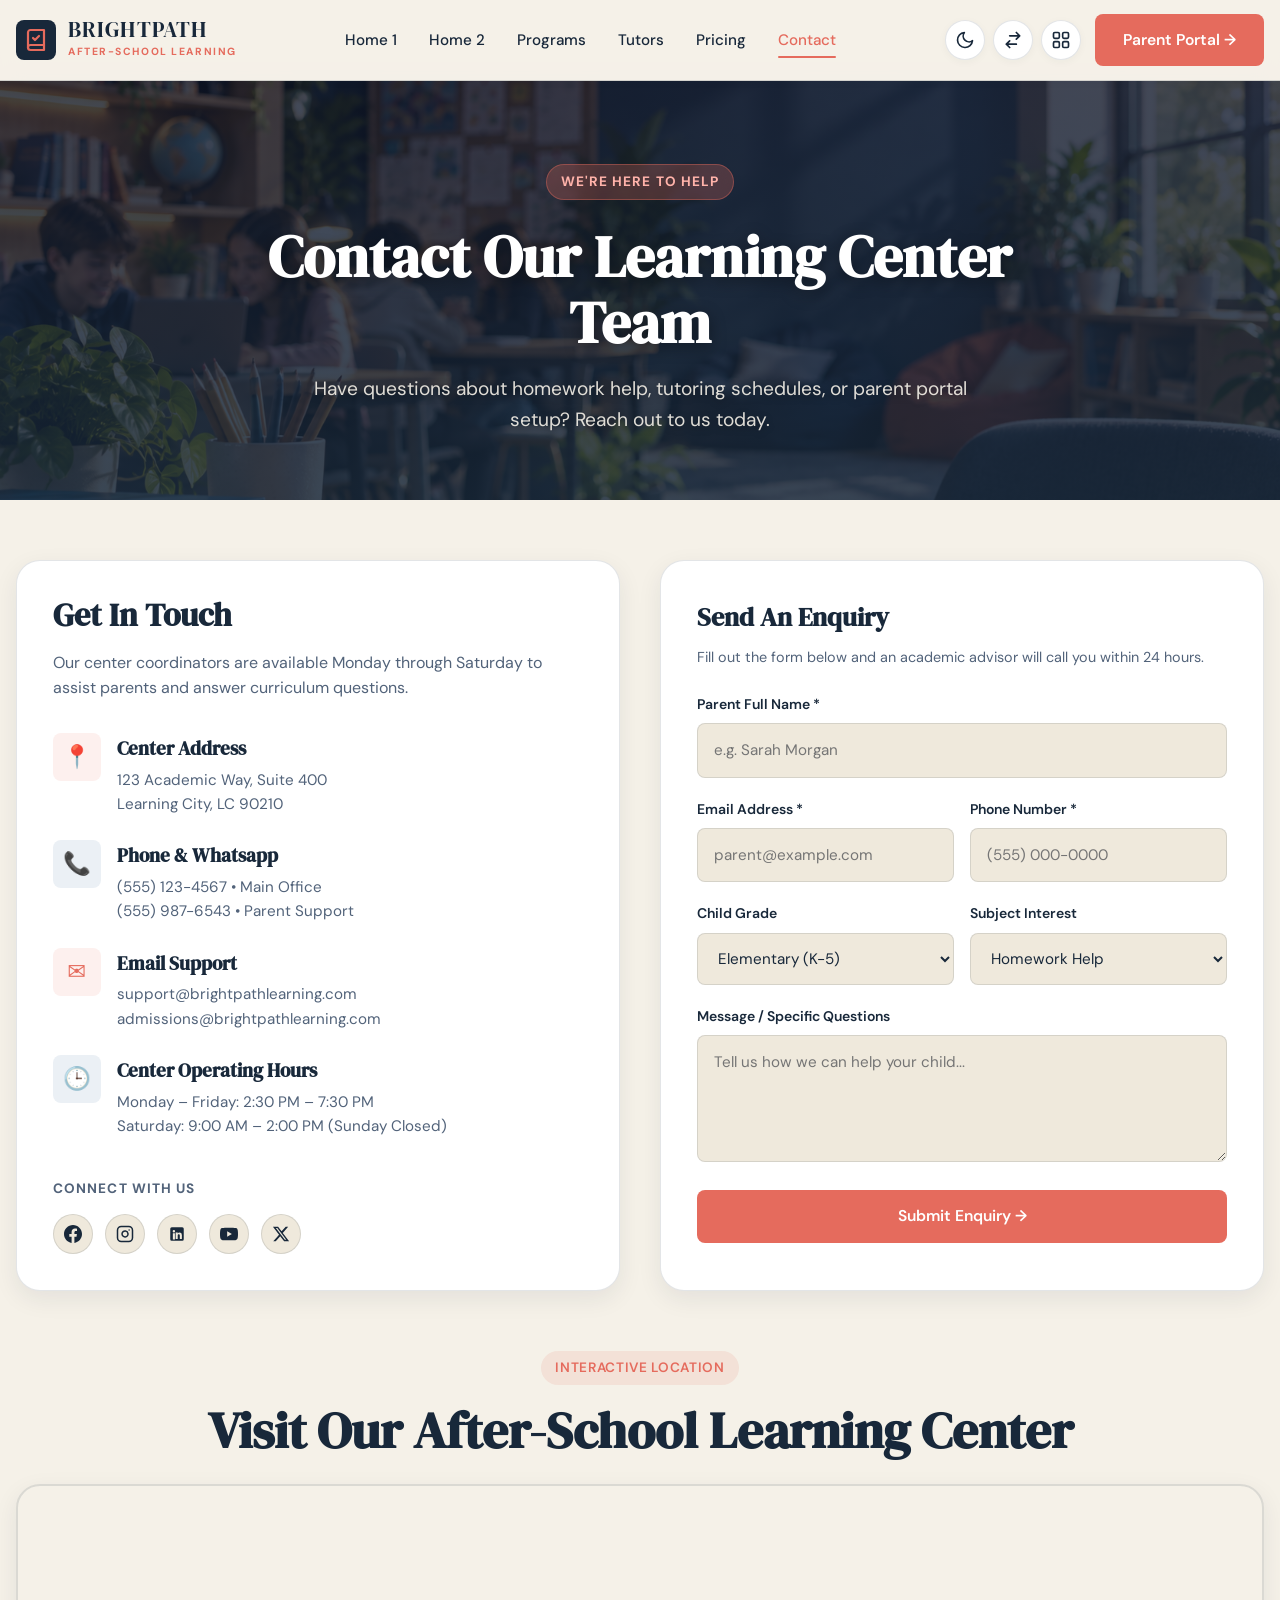
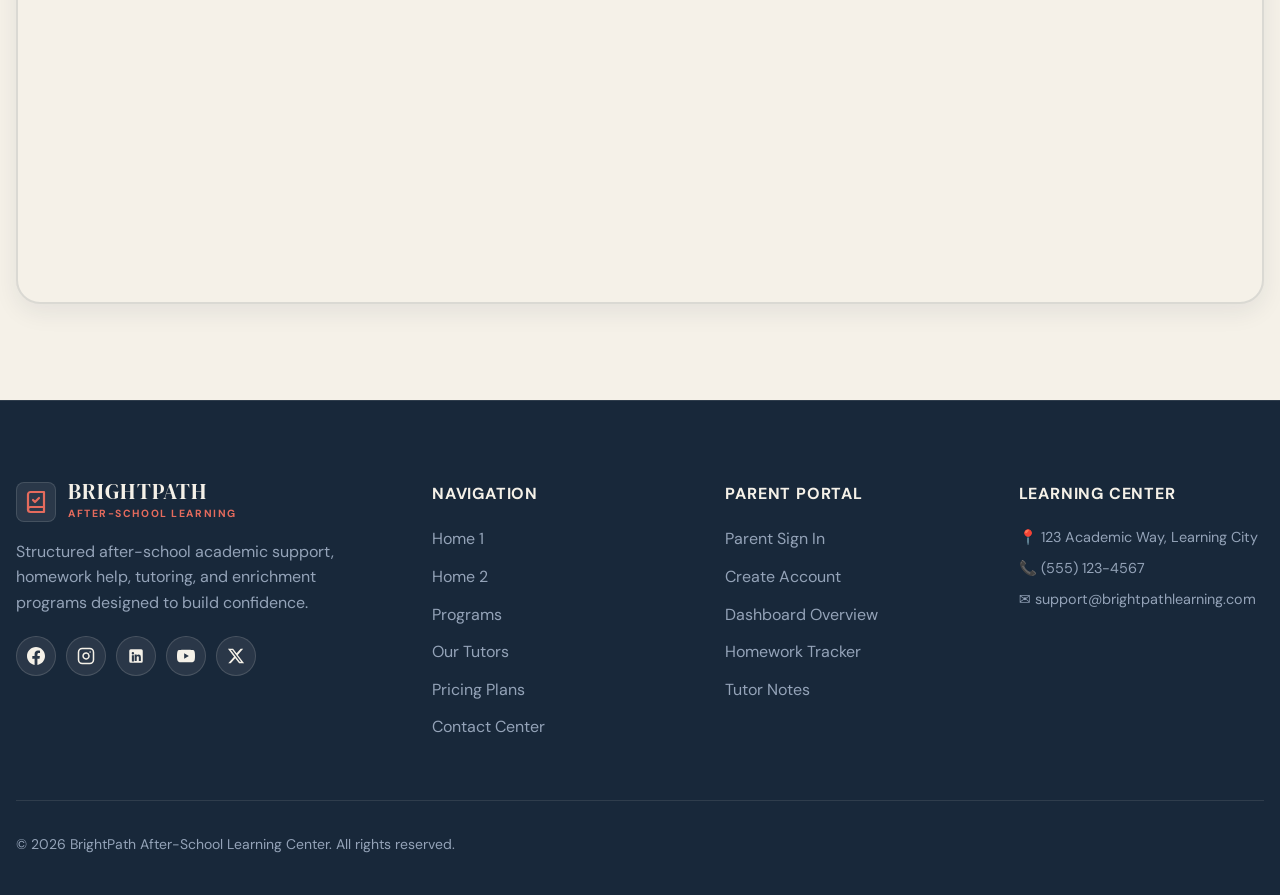
==== contact.html @ 50ddd39f "Initial commit: After-School Homework Help & Enrichment Center website" ====
<!DOCTYPE html>
<html lang="en" data-theme="light" dir="ltr">
<head>
  <meta charset="UTF-8" />
  <meta name="viewport" content="width=device-width, initial-scale=1.0" />
  <title>Contact Us | BrightPath After-School Center</title>
  <meta name="description" content="Get in touch with BrightPath After-School Learning Center. Center address, phone, email, enquiry form, social links, and Google Map location." />
  <link rel="icon" type="image/svg+xml" href="assets/images/favicon.svg" />
  <link rel="stylesheet" href="assets/css/style.css" />
</head>
<body>

  <!-- Sticky Global Header -->
  <header class="header">
    <div class="container nav-container">
      <a href="index.html" class="brand-logo">
        <div class="logo-icon">
          <svg width="24" height="24" viewBox="0 0 24 24" fill="none" stroke="currentColor" stroke-width="2.2" stroke-linecap="round" stroke-linejoin="round">
            <path d="M4 19.5A2.5 2.5 0 0 1 6.5 17H20"></path>
            <path d="M6.5 2H20v20H6.5A2.5 2.5 0 0 1 4 19.5v-15A2.5 2.5 0 0 1 6.5 2z"></path>
            <path d="m9 10 2 2 4-4"></path>
          </svg>
        </div>
        <div class="logo-text">
          <span class="logo-name">BRIGHTPATH</span>
          <span class="logo-sub">AFTER-SCHOOL LEARNING</span>
        </div>
      </a>

      <nav>
        <ul class="nav-links">
          <li><a href="index.html" class="nav-link">Home 1</a></li>
          <li><a href="home2.html" class="nav-link">Home 2</a></li>
          <li><a href="programs.html" class="nav-link">Programs</a></li>
          <li><a href="tutors.html" class="nav-link">Tutors</a></li>
          <li><a href="pricing.html" class="nav-link">Pricing</a></li>
          <li><a href="contact.html" class="nav-link active">Contact</a></li>
        </ul>
      </nav>

      <div class="nav-actions">
        <div class="control-pill">
          <button type="button" class="icon-circle-btn js-theme-toggle" aria-label="Toggle Theme" title="Toggle Light/Dark Theme">
            <svg width="20" height="20" viewBox="0 0 24 24" fill="none" stroke="currentColor" stroke-width="2" stroke-linecap="round" stroke-linejoin="round"><circle cx="12" cy="12" r="5"/><line x1="12" y1="1" x2="12" y2="3"/><line x1="12" y1="21" x2="12" y2="23"/><line x1="4.22" y1="4.22" x2="5.64" y2="5.64"/><line x1="18.36" y1="18.36" x2="19.78" y2="19.78"/><line x1="1" y1="12" x2="3" y2="12"/><line x1="21" y1="12" x2="23" y2="12"/><line x1="4.22" y1="19.78" x2="5.64" y2="18.36"/><line x1="18.36" y1="5.64" x2="19.78" y2="4.22"/></svg>
          </button>
          <button type="button" class="icon-circle-btn js-rtl-toggle" aria-label="Toggle Direction" title="Toggle LTR/RTL Layout">
            <svg width="20" height="20" viewBox="0 0 24 24" fill="none" stroke="currentColor" stroke-width="2" stroke-linecap="round" stroke-linejoin="round"><path d="M8 7h12m0 0l-4-4m4 4l-4 4m0 6H4m0 0l4 4m-4-4l4-4"/></svg>
          </button>
          <a href="dashboard.html" class="icon-circle-btn" aria-label="Parent Portal Dashboard" title="Parent Portal Dashboard">
            <svg width="20" height="20" viewBox="0 0 24 24" fill="none" stroke="currentColor" stroke-width="2" stroke-linecap="round" stroke-linejoin="round"><rect x="3" y="3" width="7" height="7" rx="1.5"/><rect x="14" y="3" width="7" height="7" rx="1.5"/><rect x="14" y="14" width="7" height="7" rx="1.5"/><rect x="3" y="14" width="7" height="7" rx="1.5"/></svg>
          </a>
        </div>
        <a href="login.html" class="btn btn-primary">Parent Portal →</a>
        <button class="menu-toggle" id="menuToggle" aria-label="Open Navigation Menu">
          <svg width="26" height="26" viewBox="0 0 24 24" fill="none" stroke="currentColor" stroke-width="2"><line x1="3" y1="12" x2="21" y2="12"></line><line x1="3" y1="6" x2="21" y2="6"></line><line x1="3" y1="18" x2="21" y2="18"></line></svg>
        </button>
      </div>
    </div>
  </header>

  <!-- Mobile Drawer -->
  <div class="mobile-drawer" id="mobileDrawer" aria-hidden="true">
    <div class="drawer-backdrop" id="drawerBackdrop"></div>
    <div class="drawer-content">
      <div class="drawer-header">
        <div class="brand-logo">
          <div class="logo-icon"><svg width="20" height="20" viewBox="0 0 24 24" fill="none" stroke="currentColor" stroke-width="2"><path d="M4 19.5A2.5 2.5 0 0 1 6.5 17H20"></path><path d="M6.5 2H20v20H6.5A2.5 2.5 0 0 1 4 19.5v-15A2.5 2.5 0 0 1 6.5 2z"></path></svg></div>
          <span class="logo-name">BRIGHTPATH</span>
        </div>
        <button class="drawer-close" id="drawerClose">✕</button>
      </div>
      <ul class="drawer-links">
        <li><a href="index.html" class="drawer-link">Home 1</a></li>
        <li><a href="home2.html" class="drawer-link">Home 2</a></li>
        <li><a href="programs.html" class="drawer-link">Programs</a></li>
        <li><a href="tutors.html" class="drawer-link">Tutors</a></li>
        <li><a href="pricing.html" class="drawer-link">Pricing</a></li>
        <li><a href="contact.html" class="drawer-link">Contact</a></li>
      </ul>
      <div class="drawer-controls">
        <div class="control-pill">
          <button type="button" class="icon-circle-btn js-theme-toggle" aria-label="Toggle Theme" title="Toggle Light/Dark Theme">
            <svg width="20" height="20" viewBox="0 0 24 24" fill="none" stroke="currentColor" stroke-width="2" stroke-linecap="round" stroke-linejoin="round"><circle cx="12" cy="12" r="5"/><line x1="12" y1="1" x2="12" y2="3"/><line x1="12" y1="21" x2="12" y2="23"/><line x1="4.22" y1="4.22" x2="5.64" y2="5.64"/><line x1="18.36" y1="18.36" x2="19.78" y2="19.78"/><line x1="1" y1="12" x2="3" y2="12"/><line x1="21" y1="12" x2="23" y2="12"/><line x1="4.22" y1="19.78" x2="5.64" y2="18.36"/><line x1="18.36" y1="5.64" x2="19.78" y2="4.22"/></svg>
          </button>
          <button type="button" class="icon-circle-btn js-rtl-toggle" aria-label="Toggle Direction" title="Toggle LTR/RTL Layout">
            <svg width="20" height="20" viewBox="0 0 24 24" fill="none" stroke="currentColor" stroke-width="2" stroke-linecap="round" stroke-linejoin="round"><path d="M8 7h12m0 0l-4-4m4 4l-4 4m0 6H4m0 0l4 4m-4-4l4-4"/></svg>
          </button>
          <a href="dashboard.html" class="icon-circle-btn" aria-label="Parent Portal Dashboard" title="Parent Portal Dashboard">
            <svg width="20" height="20" viewBox="0 0 24 24" fill="none" stroke="currentColor" stroke-width="2" stroke-linecap="round" stroke-linejoin="round"><rect x="3" y="3" width="7" height="7" rx="1.5"/><rect x="14" y="3" width="7" height="7" rx="1.5"/><rect x="14" y="14" width="7" height="7" rx="1.5"/><rect x="3" y="14" width="7" height="7" rx="1.5"/></svg>
          </a>
        </div>
        <a href="login.html" class="btn btn-primary" style="width: 100%;">Parent Portal →</a>
      </div>
    </div>
  </div>

  <main>
    <!-- CONTACT HERO -->
    <section class="page-hero page-hero-contact" id="contactHero">
      <div class="hero-bg-overlay"></div>
      <div class="container">
        <span class="section-tag hero-tag-dark">We're Here To Help</span>
        <h1 class="hero-title">Contact Our Learning Center Team</h1>
        <p class="hero-lead">Have questions about homework help, tutoring schedules, or parent portal setup? Reach out to us today.</p>
      </div>
    </section>

    <!-- CONTACT DETAILS & ENQUIRY FORM GRID -->
    <section class="section" style="padding: 60px 0;" id="contactFormSection">
      <div class="container">
        <div class="grid-2" style="align-items: stretch;">
          
          <!-- Contact Info Column (Card Layout) -->
          <div class="card contact-card info-card" style="height: 100%; display: flex; flex-direction: column;">
            <h2 class="section-title" style="font-size:2rem; margin-bottom:16px;">Get In Touch</h2>
            <p style="color:var(--text-muted); margin-bottom:32px;">Our center coordinators are available Monday through Saturday to assist parents and answer curriculum questions.</p>

            <div style="display:flex; flex-direction:column; gap:24px; margin-bottom:40px;">
              <div style="display:flex; gap:16px; align-items:flex-start;">
                <div style="width:48px; height:48px; background:var(--coral-100); color:var(--coral-500); border-radius:var(--radius-sm); display:flex; align-items:center; justify-content:center; flex-shrink:0; font-size:1.4rem;">📍</div>
                <div>
                  <h4 style="font-family:var(--font-heading); font-size:1.2rem; margin-bottom:4px;">Center Address</h4>
                  <p class="contact-info-text" style="color:var(--text-muted); font-size:0.95rem;">123 Academic Way, Suite 400<br/>Learning City, LC 90210</p>
                </div>
              </div>

              <div style="display:flex; gap:16px; align-items:flex-start;">
                <div style="width:48px; height:48px; background:var(--navy-100); color:var(--navy-900); border-radius:var(--radius-sm); display:flex; align-items:center; justify-content:center; flex-shrink:0; font-size:1.4rem;">📞</div>
                <div>
                  <h4 style="font-family:var(--font-heading); font-size:1.2rem; margin-bottom:4px;">Phone & Whatsapp</h4>
                  <p class="contact-info-text" style="color:var(--text-muted); font-size:0.95rem;">(555) 123-4567 • Main Office<br/>(555) 987-6543 • Parent Support</p>
                </div>
              </div>

              <div style="display:flex; gap:16px; align-items:flex-start;">
                <div style="width:48px; height:48px; background:var(--coral-100); color:var(--coral-500); border-radius:var(--radius-sm); display:flex; align-items:center; justify-content:center; flex-shrink:0; font-size:1.4rem;">✉️</div>
                <div>
                  <h4 style="font-family:var(--font-heading); font-size:1.2rem; margin-bottom:4px;">Email Support</h4>
                  <p class="contact-info-text" style="color:var(--text-muted); font-size:0.95rem;">support@brightpathlearning.com<br/>admissions@brightpathlearning.com</p>
                </div>
              </div>

              <div style="display:flex; gap:16px; align-items:flex-start;">
                <div style="width:48px; height:48px; background:var(--navy-100); color:var(--navy-900); border-radius:var(--radius-sm); display:flex; align-items:center; justify-content:center; flex-shrink:0; font-size:1.4rem;">🕒</div>
                <div>
                  <h4 style="font-family:var(--font-heading); font-size:1.2rem; margin-bottom:4px;">Center Operating Hours</h4>
                  <p class="contact-info-text" style="color:var(--text-muted); font-size:0.95rem;">Monday – Friday: 2:30 PM – 7:30 PM<br/>Saturday: 9:00 AM – 2:00 PM (Sunday Closed)</p>
                </div>
              </div>
            </div>

            <!-- Real Social Media SVG Icons -->
            <div style="margin-top: auto;">
              <h4 style="font-weight:700; font-size:0.85rem; text-transform:uppercase; letter-spacing:0.08em; color:var(--text-muted); margin-bottom:14px;">Connect With Us</h4>
              <div style="display:flex; gap:12px; flex-wrap:wrap;">
                <a href="#" class="social-icon-btn contact-social-btn" aria-label="Facebook">
                  <svg width="18" height="18" viewBox="0 0 24 24" fill="currentColor"><path d="M24 12.073c0-6.627-5.373-12-12-12s-12 5.373-12 12c0 5.99 4.388 10.954 10.125 11.854v-8.385H7.078v-3.47h3.047V9.43c0-3.007 1.792-4.669 4.533-4.669 1.312 0 2.686.235 2.686.235v2.953H15.83c-1.491 0-1.956.925-1.956 1.874v2.25h3.328l-.532 3.47h-2.796v8.385C19.612 23.027 24 18.062 24 12.073z"/></svg>
                </a>
                <a href="#" class="social-icon-btn contact-social-btn" aria-label="Instagram">
                  <svg width="18" height="18" viewBox="0 0 24 24" fill="none" stroke="currentColor" stroke-width="2" stroke-linecap="round" stroke-linejoin="round"><rect x="2" y="2" width="20" height="20" rx="5" ry="5"></rect><path d="M16 11.37A4 4 0 1 1 12.63 8 4 4 0 0 1 16 11.37z"></path><line x1="17.5" y1="6.5" x2="17.51" y2="6.5"></line></svg>
                </a>
                <a href="#" class="social-icon-btn contact-social-btn" aria-label="LinkedIn">
                  <svg width="18" height="18" viewBox="0 0 24 24" fill="currentColor"><path d="M19 3a2 2 0 0 1 2 2v14a2 2 0 0 1-2 2H5a2 2 0 0 1-2-2V5a2 2 0 0 1 2-2h14m-.5 15.5v-5.3a3.26 3.26 0 0 0-3.26-3.26c-.85 0-1.84.52-2.28 1.3v-1.11h-2.79v8.37h2.79v-4.93c0-.77.62-1.4 1.39-1.4a1.4 1.4 0 0 1 1.4 1.4v4.93h2.75M6.46 10.9v8.37H9.25V10.9H6.46M7.86 6.74a1.62 1.62 0 1 0 0 3.24 1.62 1.62 0 0 0 0-3.24z"/></svg>
                </a>
                <a href="#" class="social-icon-btn contact-social-btn" aria-label="YouTube">
                  <svg width="18" height="18" viewBox="0 0 24 24" fill="currentColor"><path d="M23.498 6.186a3.016 3.016 0 0 0-2.122-2.136C19.505 3.545 12 3.545 12 3.545s-7.505 0-9.377.505A3.017 3.017 0 0 0 .502 6.186C0 8.07 0 12 0 12s0 3.93.502 5.814a3.016 3.016 0 0 0 2.122 2.136c1.871.505 9.376.505 9.376.505s7.505 0 9.377-.505a3.015 3.015 0 0 0 2.122-2.136C24 15.93 24 12 24 12s0-3.93-.502-5.814zM9.545 15.568V8.432L15.818 12l-6.273 3.568z"/></svg>
                </a>
                <a href="#" class="social-icon-btn contact-social-btn" aria-label="Twitter">
                  <svg width="18" height="18" viewBox="0 0 24 24" fill="currentColor"><path d="M18.244 2.25h3.308l-7.227 8.26 8.502 11.24H16.17l-5.214-6.817L4.99 21.75H1.68l7.73-8.835L1.254 2.25H8.08l4.713 6.231zm-1.161 17.52h1.833L7.084 4.126H5.117z"/></svg>
                </a>
              </div>
            </div>
          </div>

          <!-- Parent Enquiry Form Column -->
          <div class="card contact-card form-card">
            <h3 class="auth-title" style="font-size:1.6rem; margin-bottom:8px;">Send An Enquiry</h3>
            <p style="color:var(--text-muted); font-size:0.9rem; margin-bottom:24px;">Fill out the form below and an academic advisor will call you within 24 hours.</p>

            <form id="contactEnquiryForm">
              <div class="form-group">
                <label class="form-label">Parent Full Name *</label>
                <input type="text" class="form-input" required placeholder="e.g. Sarah Morgan" />
              </div>

              <div class="form-row">
                <div class="form-group">
                  <label class="form-label">Email Address *</label>
                  <input type="email" class="form-input" required placeholder="parent@example.com" />
                </div>
                <div class="form-group">
                  <label class="form-label">Phone Number *</label>
                  <input type="tel" class="form-input" required placeholder="(555) 000-0000" />
                </div>
              </div>

              <div class="form-row">
                <div class="form-group">
                  <label class="form-label">Child Grade</label>
                  <select class="form-input">
                    <option value="Elementary">Elementary (K-5)</option>
                    <option value="Middle">Middle School (6-8)</option>
                    <option value="High">High School (9-12)</option>
                  </select>
                </div>
                <div class="form-group">
                  <label class="form-label">Subject Interest</label>
                  <select class="form-input">
                    <option value="Homework">Homework Help</option>
                    <option value="Math">Mathematics Tutoring</option>
                    <option value="Science">Science & STEM</option>
                    <option value="Reading">Reading & Essay Writing</option>
                    <option value="Study">Study Skills</option>
                  </select>
                </div>
              </div>

              <div class="form-group">
                <label class="form-label">Message / Specific Questions</label>
                <textarea class="form-input" rows="4" placeholder="Tell us how we can help your child..."></textarea>
              </div>

              <button type="submit" class="btn btn-primary" style="width:100%;">Submit Enquiry →</button>
            </form>
          </div>

        </div>
      </div>
    </section>

    <!-- FULL-COLOR GOOGLE MAP EMBED (NO GREYSCALE) -->
    <section class="section" style="padding-top:0;" id="mapSection">
      <div class="container">
        <div style="text-align:center; margin-bottom:24px;">
          <span class="section-tag">Interactive Location</span>
          <h2 class="section-title">Visit Our After-School Learning Center</h2>
        </div>

        <div style="border-radius:var(--radius-lg); overflow:hidden; border:2px solid var(--border-color); box-shadow:var(--shadow-md); height:420px;">
          <iframe 
            title="BrightPath Learning Center Google Map Location"
            src="https://maps.google.com/maps?q=123+Academic+Way,+Learning+City&t=&z=14&ie=UTF8&iwloc=&output=embed" 
            width="100%" 
            height="100%" 
            style="border:0;" 
            allowfullscreen="" 
            loading="lazy">
          </iframe>
        </div>
      </div>
    </section>
  </main>

  <!-- Global Footer -->
  <footer class="footer">
    <div class="container">
      <div class="footer-grid">
        <div class="footer-brand">
          <a href="index.html" class="brand-logo">
            <div class="logo-icon">
              <svg width="24" height="24" viewBox="0 0 24 24" fill="none" stroke="currentColor" stroke-width="2.2" stroke-linecap="round" stroke-linejoin="round">
                <path d="M4 19.5A2.5 2.5 0 0 1 6.5 17H20"></path>
                <path d="M6.5 2H20v20H6.5A2.5 2.5 0 0 1 4 19.5v-15A2.5 2.5 0 0 1 6.5 2z"></path>
                <path d="m9 10 2 2 4-4"></path>
              </svg>
            </div>
            <div class="logo-text">
              <span class="logo-name">BRIGHTPATH</span>
              <span class="logo-sub">AFTER-SCHOOL LEARNING</span>
            </div>
          </a>
          <p>Structured after-school academic support, homework help, tutoring, and enrichment programs designed to build confidence.</p>
          <div class="footer-social-links" style="margin-top:20px; display:flex; gap:10px;">
            <a href="#" class="social-icon-btn" aria-label="Facebook">
              <svg width="18" height="18" viewBox="0 0 24 24" fill="currentColor"><path d="M24 12.073c0-6.627-5.373-12-12-12s-12 5.373-12 12c0 5.99 4.388 10.954 10.125 11.854v-8.385H7.078v-3.47h3.047V9.43c0-3.007 1.792-4.669 4.533-4.669 1.312 0 2.686.235 2.686.235v2.953H15.83c-1.491 0-1.956.925-1.956 1.874v2.25h3.328l-.532 3.47h-2.796v8.385C19.612 23.027 24 18.062 24 12.073z"/></svg>
            </a>
            <a href="#" class="social-icon-btn" aria-label="Instagram">
              <svg width="18" height="18" viewBox="0 0 24 24" fill="none" stroke="currentColor" stroke-width="2" stroke-linecap="round" stroke-linejoin="round"><rect x="2" y="2" width="20" height="20" rx="5" ry="5"></rect><path d="M16 11.37A4 4 0 1 1 12.63 8 4 4 0 0 1 16 11.37z"></path><line x1="17.5" y1="6.5" x2="17.51" y2="6.5"></line></svg>
            </a>
            <a href="#" class="social-icon-btn" aria-label="LinkedIn">
              <svg width="18" height="18" viewBox="0 0 24 24" fill="currentColor"><path d="M19 3a2 2 0 0 1 2 2v14a2 2 0 0 1-2 2H5a2 2 0 0 1-2-2V5a2 2 0 0 1 2-2h14m-.5 15.5v-5.3a3.26 3.26 0 0 0-3.26-3.26c-.85 0-1.84.52-2.28 1.3v-1.11h-2.79v8.37h2.79v-4.93c0-.77.62-1.4 1.39-1.4a1.4 1.4 0 0 1 1.4 1.4v4.93h2.75M6.46 10.9v8.37H9.25V10.9H6.46M7.86 6.74a1.62 1.62 0 1 0 0 3.24 1.62 1.62 0 0 0 0-3.24z"/></svg>
            </a>
            <a href="#" class="social-icon-btn" aria-label="YouTube">
              <svg width="18" height="18" viewBox="0 0 24 24" fill="currentColor"><path d="M23.498 6.186a3.016 3.016 0 0 0-2.122-2.136C19.505 3.545 12 3.545 12 3.545s-7.505 0-9.377.505A3.017 3.017 0 0 0 .502 6.186C0 8.07 0 12 0 12s0 3.93.502 5.814a3.016 3.016 0 0 0 2.122 2.136c1.871.505 9.376.505 9.376.505s7.505 0 9.377-.505a3.015 3.015 0 0 0 2.122-2.136C24 15.93 24 12 24 12s0-3.93-.502-5.814zM9.545 15.568V8.432L15.818 12l-6.273 3.568z"/></svg>
            </a>
            <a href="#" class="social-icon-btn" aria-label="Twitter">
              <svg width="18" height="18" viewBox="0 0 24 24" fill="currentColor"><path d="M18.244 2.25h3.308l-7.227 8.26 8.502 11.24H16.17l-5.214-6.817L4.99 21.75H1.68l7.73-8.835L1.254 2.25H8.08l4.713 6.231zm-1.161 17.52h1.833L7.084 4.126H5.117z"/></svg>
            </a>
          </div>
        </div>

        <div>
          <h4 class="footer-title">Navigation</h4>
          <ul class="footer-links">
            <li><a href="index.html" class="footer-link">Home 1</a></li>
            <li><a href="home2.html" class="footer-link">Home 2</a></li>
            <li><a href="programs.html" class="footer-link">Programs</a></li>
            <li><a href="tutors.html" class="footer-link">Our Tutors</a></li>
            <li><a href="pricing.html" class="footer-link">Pricing Plans</a></li>
            <li><a href="contact.html" class="footer-link">Contact Center</a></li>
          </ul>
        </div>

        <div>
          <h4 class="footer-title">Parent Portal</h4>
          <ul class="footer-links">
            <li><a href="login.html" class="footer-link">Parent Sign In</a></li>
            <li><a href="register.html" class="footer-link">Create Account</a></li>
            <li><a href="dashboard.html" class="footer-link">Dashboard Overview</a></li>
            <li><a href="dashboard.html" class="footer-link">Homework Tracker</a></li>
            <li><a href="dashboard.html" class="footer-link">Tutor Notes</a></li>
          </ul>
        </div>

        <div>
          <h4 class="footer-title">Learning Center</h4>
          <p style="color:var(--slate-400); font-size:0.9rem; margin-bottom:8px;">📍 123 Academic Way, Learning City</p>
          <p style="color:var(--slate-400); font-size:0.9rem; margin-bottom:8px;">📞 (555) 123-4567</p>
          <p style="color:var(--slate-400); font-size:0.9rem;">✉️ support@brightpathlearning.com</p>
        </div>
      </div>

      <div class="footer-bottom">
        <div>© 2026 BrightPath After-School Learning Center. All rights reserved.</div>
      </div>
    </div>
  </footer>

  <!-- Universal Reusable Modal -->
  <div class="modal-overlay" id="globalModal" aria-hidden="true">
    <div class="modal-container">
      <button class="modal-close js-modal-close">✕</button>
      <h3 class="auth-title" id="modalTitle" style="font-size:1.6rem; margin-bottom:16px;">Book a Session</h3>
      <div id="modalBody"></div>
    </div>
  </div>

  <script src="assets/js/main.js"></script>
</body>
</html>
---- assets/css/style.css ----
/* ==========================================================================
   BRIGHTPATH AFTER-SCHOOL LEARNING CENTER — GLOBAL & PUBLIC STYLESHEET
   Brand Palette:
   - Primary: Deep Navy #18283A
   - Secondary: Warm Ivory #F5F1E8
   - Accent: Academic Coral #E56B5D
   ========================================================================== */

@import url('https://fonts.googleapis.com/css2?family=DM+Sans:ital,opsz,wght@0,9..40,100..1000;1,9..40,100..1000&family=DM+Serif+Display:ital@0;1&display=swap');

:root {
  /* Brand Color System */
  --navy-900: #18283A;
  --navy-800: #203349;
  --navy-700: #29405B;
  --navy-600: #355070;
  --navy-100: #EBF0F5;
  
  --ivory-100: #F5F1E8;
  --ivory-200: #EBE4D5;
  --ivory-300: #DFD5C0;
  
  --coral-500: #E56B5D;
  --coral-600: #D35648;
  --coral-100: #FDF0EE;
  
  --white: #FFFFFF;
  --slate-900: #0F172A;
  --slate-700: #334155;
  --slate-600: #475569;
  --slate-400: #94A3B8;
  --slate-200: #E2E8F0;
  --slate-100: #F1F5F9;

  /* Default Light Theme Surface Tokens */
  --bg-primary: var(--ivory-100);
  --bg-secondary: #EFE9DC;
  --bg-card: var(--white);
  --bg-dark-section: var(--navy-900);
  
  --text-primary: var(--navy-900);
  --text-muted: #52637A;
  --text-light: var(--ivory-100);
  --text-dark-bg: var(--ivory-100);

  --border-color: rgba(24, 40, 58, 0.12);
  --border-focus: var(--coral-500);

  --accent: var(--coral-500);
  --accent-hover: var(--coral-600);
  
  /* Typography Tokens */
  --font-heading: 'DM Serif Display', Georgia, serif;
  --font-body: 'DM Sans', system-ui, -apple-system, sans-serif;
  
  /* Layout Spacing */
  --container-width: 1280px;
  --radius-sm: 8px;
  --radius-md: 14px;
  --radius-lg: 24px;
  --radius-full: 9999px;
  
  --shadow-sm: 0 2px 8px rgba(24, 40, 58, 0.04);
  --shadow-md: 0 8px 24px rgba(24, 40, 58, 0.08);
  --shadow-lg: 0 20px 40px rgba(24, 40, 58, 0.12);
  
  --transition-fast: 0.2s ease;
  --transition-normal: 0.3s ease;
}

/* ==========================================================================
   DARK THEME OVERRIDES
   ========================================================================== */
html[data-theme="dark"] {
  --bg-primary: var(--navy-900);
  --bg-secondary: var(--navy-800);
  --bg-card: var(--navy-800);
  --bg-dark-section: #101B28;
  
  --text-primary: var(--ivory-100);
  --text-muted: #A8B8CC;
  --text-light: var(--ivory-100);
  --text-dark-bg: var(--ivory-100);
  
  --border-color: rgba(245, 241, 232, 0.15);
  --shadow-sm: 0 2px 8px rgba(0, 0, 0, 0.3);
  --shadow-md: 0 8px 24px rgba(0, 0, 0, 0.4);
  --shadow-lg: 0 20px 40px rgba(0, 0, 0, 0.5);
}

/* ==========================================================================
   RESET & BASE STYLES
   ========================================================================== */
*, *::before, *::after {
  box-sizing: border-box;
  margin: 0;
  padding: 0;
}

html {
  scroll-behavior: smooth;
  font-size: 16px;
  height: 100%;
  overflow-x: hidden;
}

body {
  font-family: var(--font-body);
  background-color: var(--bg-primary);
  color: var(--text-primary);
  line-height: 1.6;
  overflow-x: hidden;
  max-width: 100vw;
  min-height: 100vh;
  display: flex;
  flex-direction: column;
  transition: background-color var(--transition-normal), color var(--transition-normal);
}

/* Offset for fixed navbar ONLY on pages with .header */
body:has(.header) {
  padding-top: 80px;
}

img {
  max-width: 100%;
  height: auto;
  display: block;
  object-fit: cover;
}

a {
  color: inherit;
  text-decoration: none;
}

button, input, select, textarea {
  font: inherit;
}

button {
  cursor: pointer;
  border: none;
  background: none;
}

/* Container */
.container {
  width: min(100% - 32px, var(--container-width));
  margin-inline: auto;
}

/* RTL Helpers */
[dir="rtl"] .rtl-flip {
  transform: scaleX(-1);
}

/* Typography Utility */
.font-serif {
  font-family: var(--font-heading);
}

.text-accent {
  color: var(--coral-500);
}

.section-tag {
  display: inline-flex;
  align-items: center;
  gap: 8px;
  padding: 6px 14px;
  background: rgba(229, 107, 93, 0.12);
  color: var(--coral-500);
  border-radius: var(--radius-full);
  font-weight: 600;
  font-size: 0.85rem;
  text-transform: uppercase;
  letter-spacing: 0.05em;
  margin-bottom: 16px;
}

.section-title {
  font-family: var(--font-heading);
  font-size: clamp(2rem, 4vw, 3.2rem);
  line-height: 1.15;
  color: var(--text-primary);
  margin-bottom: 20px;
}

.section-subtitle {
  font-size: 1.125rem;
  color: var(--text-muted);
  max-width: 640px;
  line-height: 1.6;
}

/* Buttons */
.btn {
  display: inline-flex;
  align-items: center;
  justify-content: center;
  gap: 10px;
  padding: 14px 28px;
  border-radius: var(--radius-sm);
  font-weight: 600;
  font-size: 0.975rem;
  transition: all var(--transition-fast);
  white-space: nowrap;
}

.btn-primary {
  background-color: var(--coral-500);
  color: var(--white);
}

.btn-primary:hover {
  background-color: var(--coral-600);
  transform: translateY(-2px);
  box-shadow: 0 6px 20px rgba(229, 107, 93, 0.35);
}

.btn-secondary {
  background-color: transparent;
  color: var(--text-primary);
  border: 1.5px solid var(--border-color);
}

.btn-secondary:hover {
  border-color: var(--navy-900);
  background-color: rgba(24, 40, 58, 0.05);
}

html[data-theme="dark"] .btn-secondary:hover {
  border-color: var(--ivory-100);
  background-color: rgba(245, 241, 232, 0.1);
}

.btn-navy {
  background-color: var(--navy-900);
  color: var(--ivory-100);
}

.btn-navy:hover {
  background-color: var(--navy-800);
  transform: translateY(-2px);
}

/* ==========================================================================
   PUBLIC NAVBAR & HEADER — FIXED TOP ON SCROLL
   ========================================================================== */
.header {
  position: fixed;
  top: 0;
  left: 0;
  right: 0;
  width: 100%;
  z-index: 1000;
  background-color: rgba(245, 241, 232, 0.94);
  backdrop-filter: blur(12px);
  -webkit-backdrop-filter: blur(12px);
  border-bottom: 1px solid var(--border-color);
  box-shadow: var(--shadow-sm);
  transition: background-color var(--transition-normal), box-shadow var(--transition-normal);
}

html[data-theme="dark"] .header {
  background-color: rgba(24, 40, 58, 0.94);
}

.nav-container {
  display: flex;
  align-items: center;
  justify-content: space-between;
  height: 80px;
}

.brand-logo {
  display: flex;
  align-items: center;
  gap: 12px;
}

.logo-icon {
  width: 40px;
  height: 40px;
  background: var(--navy-900);
  color: var(--coral-500);
  border-radius: var(--radius-sm);
  display: flex;
  align-items: center;
  justify-content: center;
}

html[data-theme="dark"] .logo-icon {
  background: var(--coral-500);
  color: var(--navy-900);
}

.logo-text {
  display: flex;
  flex-direction: column;
}

.logo-name {
  font-family: var(--font-heading);
  font-size: 1.4rem;
  letter-spacing: 0.05em;
  color: var(--text-primary);
  line-height: 1;
}

.logo-sub {
  font-size: 0.65rem;
  font-weight: 700;
  text-transform: uppercase;
  letter-spacing: 0.15em;
  color: var(--coral-500);
  margin-top: 3px;
}

.nav-links {
  display: flex;
  align-items: center;
  gap: 32px;
  list-style: none;
}

.nav-link {
  font-weight: 500;
  font-size: 0.95rem;
  color: var(--text-primary);
  position: relative;
  padding: 8px 0;
  transition: color var(--transition-fast);
}

.nav-link:hover, .nav-link.active {
  color: var(--coral-500);
}

.nav-link.active::after {
  content: '';
  position: absolute;
  bottom: 0;
  inset-inline-start: 0;
  width: 100%;
  height: 2px;
  background: var(--coral-500);
  border-radius: 2px;
}

.nav-actions {
  display: flex;
  align-items: center;
  gap: 14px;
}

.control-pill {
  display: flex;
  align-items: center;
  gap: 8px;
  background: transparent;
  padding: 0;
  border-radius: 0;
  border: none;
}

.icon-circle-btn {
  width: 40px;
  height: 40px;
  border-radius: 50%;
  display: inline-flex;
  align-items: center;
  justify-content: center;
  background: var(--bg-card);
  border: 1.5px solid var(--border-color);
  color: var(--text-primary);
  font-size: 1.1rem;
  transition: all var(--transition-fast);
  cursor: pointer;
  box-shadow: var(--shadow-sm);
  flex-shrink: 0;
  text-decoration: none;
}

.icon-circle-btn svg {
  width: 20px;
  height: 20px;
  stroke: var(--text-primary);
  fill: none;
  transition: stroke var(--transition-fast);
}

.icon-circle-btn:hover {
  background: var(--coral-500);
  color: var(--white);
  border-color: var(--coral-500);
  transform: translateY(-2px);
  box-shadow: 0 4px 12px rgba(229, 107, 93, 0.35);
}

.icon-circle-btn:hover svg {
  stroke: #FFFFFF;
}

.menu-toggle {
  display: none;
  padding: 8px;
  color: var(--text-primary);
  border-radius: var(--radius-sm);
}

/* Mobile Drawer */
.mobile-drawer {
  position: fixed;
  inset: 0;
  z-index: 999;
  visibility: hidden;
  opacity: 0;
  transition: opacity var(--transition-normal);
}

.mobile-drawer.active {
  visibility: visible;
  opacity: 1;
}

.drawer-backdrop {
  position: absolute;
  inset: 0;
  background: rgba(15, 23, 42, 0.6);
  backdrop-filter: blur(4px);
}

.drawer-content {
  position: absolute;
  top: 0;
  bottom: 0;
  inset-inline-end: 0;
  width: min(100% - 48px, 340px);
  background: var(--bg-card);
  padding: 32px 24px;
  display: flex;
  flex-direction: column;
  box-shadow: var(--shadow-lg);
  transform: translateX(100%);
  transition: transform var(--transition-normal);
}

[dir="rtl"] .drawer-content {
  transform: translateX(-100%);
}

.mobile-drawer.active .drawer-content {
  transform: translateX(0);
}

.drawer-header {
  display: flex;
  align-items: center;
  justify-content: space-between;
  margin-bottom: 32px;
}

.drawer-close {
  padding: 8px;
  color: var(--text-primary);
}

.drawer-links {
  display: flex;
  flex-direction: column;
  gap: 20px;
  list-style: none;
  margin-bottom: 32px;
}

.drawer-link {
  font-size: 1.15rem;
  font-weight: 600;
  color: var(--text-primary);
  display: flex;
  align-items: center;
  justify-content: space-between;
  padding: 8px 14px;
  border-radius: var(--radius-sm);
  transition: all var(--transition-fast);
}

.drawer-link:hover,
.drawer-link.active {
  color: var(--coral-500);
  background: rgba(229, 107, 93, 0.1);
}

.drawer-link.active::after {
  content: '•';
  font-size: 1.5rem;
  color: var(--coral-500);
  line-height: 1;
}

.menu-toggle.active {
  color: var(--coral-500);
  background: rgba(229, 107, 93, 0.12);
}

.drawer-controls {
  margin-top: auto;
  padding-top: 20px;
  border-top: 1px solid var(--border-color);
  display: flex;
  flex-direction: column;
  align-items: center;
  gap: 16px;
}

.drawer-controls .control-pill {
  display: flex;
  align-items: center;
  justify-content: center;
  gap: 12px;
}

/* ==========================================================================
   AUTHENTICATION PAGES (LOGIN & REGISTER)
   ========================================================================== */
.auth-viewport {
  min-height: 100svh;
  display: grid;
  place-items: center;
  padding: 40px 16px;
  position: relative;
  background-color: var(--bg-primary);
}

/* Fixed Top-Right Theme & RTL Controls - MUST NEVER OVERLAP CARD */
.auth-top-controls {
  position: fixed;
  top: 20px;
  inset-inline-end: 20px;
  z-index: 1000;
  display: flex;
  align-items: center;
  gap: 10px;
  background: var(--bg-card);
  padding: 6px 12px;
  border-radius: var(--radius-full);
  border: 1px solid var(--border-color);
  box-shadow: var(--shadow-sm);
}

.auth-card {
  width: min(100%, 480px);
  background: var(--bg-card);
  border: 1px solid var(--border-color);
  border-radius: var(--radius-lg);
  padding: 40px 36px;
  box-shadow: var(--shadow-lg);
  position: relative;
  z-index: 10;
}

.auth-card-wide {
  width: min(100%, 560px);
}

.auth-header {
  text-align: center;
  margin-bottom: 32px;
}

.auth-brand {
  display: inline-flex;
  align-items: center;
  gap: 10px;
  margin-bottom: 16px;
}

.auth-title {
  font-family: var(--font-heading);
  font-size: 2rem;
  color: var(--text-primary);
  margin-bottom: 8px;
}

.auth-subtitle {
  font-size: 0.95rem;
  color: var(--text-muted);
}

/* Form Styling */
.form-group {
  margin-bottom: 20px;
}

.form-row {
  display: grid;
  grid-template-columns: 1fr 1fr;
  gap: 16px;
}

@media (max-width: 520px) {
  .form-row {
    grid-template-columns: 1fr;
  }
}

.form-label {
  display: block;
  font-size: 0.875rem;
  font-weight: 600;
  color: var(--text-primary);
  margin-bottom: 8px;
}

.form-input {
  width: 100%;
  padding: 14px 16px;
  background-color: var(--bg-secondary);
  border: 1.5px solid var(--border-color);
  border-radius: var(--radius-sm);
  color: var(--text-primary);
  font-size: 0.95rem;
  transition: border-color var(--transition-fast), box-shadow var(--transition-fast);
}

.form-input:focus {
  outline: none;
  border-color: var(--coral-500);
  box-shadow: 0 0 0 3px rgba(229, 107, 93, 0.15);
}

.input-wrapper {
  position: relative;
}

.input-wrapper .form-input {
  padding-inline-end: 46px;
}

.password-toggle {
  position: absolute;
  inset-inline-end: 12px;
  top: 50%;
  transform: translateY(-50%);
  color: var(--text-muted);
  padding: 6px;
  background: transparent;
  border: none;
  cursor: pointer;
  z-index: 10;
  display: inline-flex;
  align-items: center;
  justify-content: center;
  border-radius: 50%;
  transition: color var(--transition-fast), background-color var(--transition-fast);
}

.password-toggle:hover {
  color: var(--coral-500);
  background: rgba(229, 107, 93, 0.1);
}

.password-toggle svg {
  width: 20px;
  height: 20px;
  stroke: currentColor;
  fill: none;
  pointer-events: none;
}

.form-options {
  display: flex;
  align-items: center;
  justify-content: space-between;
  margin-bottom: 24px;
  font-size: 0.875rem;
}

.checkbox-label {
  display: flex;
  align-items: center;
  gap: 8px;
  color: var(--text-muted);
  cursor: pointer;
}

.checkbox-label input {
  accent-color: var(--coral-500);
  width: 16px;
  height: 16px;
}

.forgot-link {
  color: var(--coral-500);
  font-weight: 600;
}

.divider {
  display: flex;
  align-items: center;
  margin: 24px 0;
  color: var(--text-muted);
  font-size: 0.8rem;
  text-transform: uppercase;
  letter-spacing: 0.1em;
}

.divider::before, .divider::after {
  content: '';
  flex: 1;
  height: 1px;
  background: var(--border-color);
}

.divider span {
  padding-inline: 12px;
}

.social-btns {
  display: grid;
  grid-template-columns: 1fr 1fr;
  gap: 12px;
  margin-bottom: 24px;
}

.social-btn {
  display: flex;
  align-items: center;
  justify-content: center;
  gap: 8px;
  padding: 12px;
  border: 1px solid var(--border-color);
  border-radius: var(--radius-sm);
  background: var(--bg-card);
  font-size: 0.875rem;
  font-weight: 600;
  color: var(--text-primary);
  transition: background-color var(--transition-fast);
}

.social-btn:hover {
  background: var(--bg-secondary);
}

.auth-footer {
  text-align: center;
  font-size: 0.9rem;
  color: var(--text-muted);
  margin-top: 24px;
}

.auth-footer a {
  color: var(--coral-500);
  font-weight: 600;
}

/* Alerts & Validation */
.alert-box {
  padding: 12px 16px;
  border-radius: var(--radius-sm);
  font-size: 0.875rem;
  margin-bottom: 20px;
  display: none;
}

.alert-error {
  background: rgba(229, 107, 93, 0.15);
  color: var(--coral-600);
  border: 1px solid rgba(229, 107, 93, 0.3);
}

.alert-success {
  background: rgba(16, 185, 129, 0.15);
  color: #059669;
  border: 1px solid rgba(16, 185, 129, 0.3);
}

/* ==========================================================================
   PUBLIC SECTIONS & LAYOUTS
   ========================================================================== */
.section {
  padding: 96px 0;
}

.section-dark {
  background-color: var(--navy-900);
  color: var(--ivory-100);
}

.section-dark .section-title {
  color: var(--ivory-100);
}

.section-dark .section-subtitle {
  color: var(--slate-400);
}

/* ==========================================================================
   FULLSCREEN HERO SECTION (HOME 1 & HOME 2 ONLY)
   ========================================================================== */
.hero-fullscreen {
  position: relative;
  min-height: calc(100vh - 80px);
  display: flex;
  align-items: center;
  justify-content: center;
  background-size: cover;
  background-position: center center;
  background-repeat: no-repeat;
  overflow: hidden;
  box-sizing: border-box;
  padding: 80px 0;
}

#heroSection.hero-fullscreen {
  background-image: url('../images/1.png');
}

#home2Hero.hero-fullscreen {
  background-image: url('../images/2.png');
}

.hero-bg-overlay {
  position: absolute;
  inset: 0;
  background: linear-gradient(180deg, rgba(15, 23, 42, 0.72) 0%, rgba(24, 40, 58, 0.82) 50%, rgba(15, 23, 42, 0.88) 100%);
  z-index: 1;
}

.hero-centered-content {
  position: relative;
  z-index: 2;
  max-width: 860px;
  margin-inline: auto;
  text-align: center;
  display: flex;
  flex-direction: column;
  align-items: center;
}

.hero-tag-dark {
  background: rgba(229, 107, 93, 0.25) !important;
  color: #FFB3AA !important;
  border: 1px solid rgba(229, 107, 93, 0.4);
  backdrop-filter: blur(8px);
  font-weight: 700;
  letter-spacing: 0.08em;
  margin-bottom: 24px;
}

.hero-fullscreen-title {
  font-family: var(--font-heading);
  font-size: clamp(2.5rem, 5.2vw, 4.2rem);
  line-height: 1.12;
  color: #FFFFFF;
  margin-bottom: 24px;
  text-shadow: 0 4px 20px rgba(0, 0, 0, 0.4);
  animation: heroFadeInUp 0.8s cubic-bezier(0.16, 1, 0.3, 1) 0.2s both;
}

.hero-fullscreen-lead {
  font-size: clamp(1.1rem, 2vw, 1.25rem);
  color: rgba(245, 241, 232, 0.92);
  margin-bottom: 36px;
  max-width: 680px;
  line-height: 1.6;
  text-shadow: 0 2px 8px rgba(0, 0, 0, 0.3);
  animation: heroFadeInUp 0.8s cubic-bezier(0.16, 1, 0.3, 1) 0.35s both;
}

.hero-btns-center {
  justify-content: center;
  gap: 20px;
  margin-bottom: 56px;
}

.btn-secondary-light {
  background: rgba(255, 255, 255, 0.12);
  color: #FFFFFF;
  border: 1.5px solid rgba(255, 255, 255, 0.4);
  backdrop-filter: blur(12px);
}

.btn-secondary-light:hover {
  background: rgba(255, 255, 255, 0.25);
  border-color: #FFFFFF;
  color: #FFFFFF;
  transform: translateY(-2px);
  box-shadow: 0 8px 24px rgba(0, 0, 0, 0.25);
}

.hero-stats-row {
  display: grid;
  grid-template-columns: repeat(3, 1fr);
  gap: 24px;
  width: 100%;
  max-width: 760px;
  animation: heroFadeInUp 0.8s cubic-bezier(0.16, 1, 0.3, 1) 0.6s both;
}

.hero-stat-card {
  background: rgba(245, 241, 232, 0.1);
  backdrop-filter: blur(16px);
  -webkit-backdrop-filter: blur(16px);
  border: 1px solid rgba(255, 255, 255, 0.18);
  border-radius: var(--radius-md);
  padding: 20px 16px;
  text-align: center;
  transition: transform var(--transition-fast), background var(--transition-fast);
}

.hero-stat-card:hover {
  background: rgba(245, 241, 232, 0.18);
  transform: translateY(-4px);
  border-color: rgba(229, 107, 93, 0.5);
}

.hero-stat-card .stat-number {
  display: block;
  font-family: var(--font-heading);
  font-size: clamp(1.8rem, 3vw, 2.4rem);
  color: var(--coral-500);
  line-height: 1.1;
  margin-bottom: 4px;
}

.hero-stat-card .stat-label {
  display: block;
  font-size: 0.85rem;
  color: rgba(245, 241, 232, 0.85);
  font-weight: 500;
}

/* ==========================================================================
   INNER PAGE HERO SECTIONS (PROGRAMS, TUTORS, PRICING, CONTACT)
   ========================================================================== */
.page-hero {
  position: relative;
  min-height: 420px;
  display: flex;
  align-items: center;
  justify-content: center;
  background-size: cover;
  background-position: center center;
  background-repeat: no-repeat;
  text-align: center;
  padding: 80px 0 60px;
  box-sizing: border-box;
  overflow: hidden;
}

.page-hero .hero-bg-overlay {
  position: absolute;
  inset: 0;
  background: linear-gradient(180deg, rgba(15, 23, 42, 0.78) 0%, rgba(24, 40, 58, 0.85) 100%);
  z-index: 1;
}

.page-hero .container {
  position: relative;
  z-index: 2;
  max-width: 860px;
}

.page-hero .hero-title {
  font-family: var(--font-heading);
  font-size: clamp(2.4rem, 4.5vw, 3.6rem);
  line-height: 1.15;
  color: #FFFFFF;
  margin-bottom: 18px;
  text-shadow: 0 4px 16px rgba(0, 0, 0, 0.4);
  animation: heroFadeInUp 0.8s cubic-bezier(0.16, 1, 0.3, 1) 0.2s both;
}

.page-hero .hero-lead {
  font-size: clamp(1.05rem, 2vw, 1.2rem);
  color: rgba(245, 241, 232, 0.9);
  max-width: 660px;
  margin-inline: auto;
  line-height: 1.6;
  text-shadow: 0 2px 8px rgba(0, 0, 0, 0.3);
  animation: heroFadeInUp 0.8s cubic-bezier(0.16, 1, 0.3, 1) 0.35s both;
}

.page-hero-programs {
  background-image: url('../images/8.png');
}

.page-hero-tutors {
  background-image: url('../images/hero-tutors.jpg');
}

.page-hero-pricing {
  background-image: url('../images/hero-pricing.jpg');
}

.page-hero-contact {
  background-image: url('../images/hero-contact.jpg');
}

/* Keyframe Animations */
@keyframes heroFadeInUp {
  0% {
    opacity: 0;
    transform: translateY(30px);
  }
  100% {
    opacity: 1;
    transform: translateY(0);
  }
}

@keyframes heroFadeInScale {
  0% {
    opacity: 0;
    transform: scale(0.93) translateY(20px);
  }
  100% {
    opacity: 1;
    transform: scale(1) translateY(0);
  }
}

@keyframes floatBadgeAnim {
  0%, 100% {
    transform: translateY(0);
  }
  50% {
    transform: translateY(-9px);
  }
}

@keyframes pulseBadgeGlow {
  0%, 100% {
    box-shadow: 0 0 0 0 rgba(229, 107, 93, 0.4);
  }
  50% {
    box-shadow: 0 0 0 10px rgba(229, 107, 93, 0);
  }
}

.floating-badge {
  position: absolute;
  bottom: 24px;
  inset-inline-start: 24px;
  background: rgba(24, 40, 58, 0.92);
  backdrop-filter: blur(8px);
  color: var(--ivory-100);
  padding: 16px 20px;
  border-radius: var(--radius-md);
  display: flex;
  align-items: center;
  gap: 14px;
  box-shadow: var(--shadow-md);
  border: 1px solid rgba(245, 241, 232, 0.15);
  animation: floatBadgeAnim 4s ease-in-out infinite 1.2s;
}

.badge-icon {
  width: 44px;
  height: 44px;
  background: var(--coral-500);
  border-radius: 50%;
  display: flex;
  align-items: center;
  justify-content: center;
  color: white;
  animation: pulseBadgeGlow 3s ease-in-out infinite;
}

/* Feature Grid Cards */
.grid-3 {
  display: grid;
  grid-template-columns: repeat(3, 1fr);
  gap: 32px;
}

.grid-2 {
  display: grid;
  grid-template-columns: repeat(2, 1fr);
  gap: 40px;
}

.grid-4 {
  display: grid;
  grid-template-columns: repeat(4, 1fr);
  gap: 24px;
}

.card {
  background: var(--bg-card);
  border-radius: var(--radius-md);
  padding: 32px;
  border: 1px solid var(--border-color);
  box-shadow: var(--shadow-sm);
  transition: transform var(--transition-fast), box-shadow var(--transition-fast);
}

.card:hover {
  transform: translateY(-4px);
  box-shadow: var(--shadow-md);
}

.card-icon {
  width: 52px;
  height: 52px;
  background: var(--coral-100);
  color: var(--coral-500);
  border-radius: var(--radius-sm);
  display: flex;
  align-items: center;
  justify-content: center;
  margin-bottom: 20px;
}

html[data-theme="dark"] .card-icon {
  background: rgba(229, 107, 93, 0.2);
}

.card-title {
  font-family: var(--font-heading);
  font-size: 1.4rem;
  margin-bottom: 12px;
  color: var(--text-primary);
}

.card-desc {
  font-size: 0.975rem;
  color: var(--text-muted);
}

/* Interactive Grade & Subject Selector (Pathways) */
.filter-tabs {
  display: flex;
  align-items: center;
  justify-content: center;
  gap: 12px;
  margin-bottom: 40px;
  flex-wrap: wrap;
}

.tab-btn {
  padding: 10px 24px;
  border-radius: var(--radius-full);
  background: var(--bg-card);
  border: 1.5px solid var(--border-color);
  font-weight: 600;
  font-size: 0.95rem;
  color: var(--text-muted);
  transition: all var(--transition-fast);
}

.tab-btn.active, .tab-btn:hover {
  background: var(--coral-500);
  color: var(--white);
  border-color: var(--coral-500);
  box-shadow: 0 4px 14px rgba(229, 107, 93, 0.3);
}

/* Timeline Vertical (Centered Alternating Layout) */
.timeline {
  position: relative;
  max-width: 960px;
  margin: 40px auto 0;
  padding: 20px 0;
}

/* Center vertical line */
.timeline::before {
  content: '';
  position: absolute;
  top: 0;
  bottom: 0;
  left: 50%;
  transform: translateX(-50%);
  width: 4px;
  background: linear-gradient(180deg, var(--coral-500) 0%, var(--navy-600) 100%);
  border-radius: 4px;
  opacity: 0.35;
}

.timeline-item {
  position: relative;
  width: 50%;
  margin-bottom: 48px;
  box-sizing: border-box;
}

/* Left items (odd: 1, 3, 5) */
.timeline-item:nth-child(odd) {
  left: 0;
  padding-right: 48px;
  text-align: right;
}

/* Right items (even: 2, 4) */
.timeline-item:nth-child(even) {
  left: 50%;
  padding-left: 48px;
  text-align: left;
}

/* Center number badge */
.timeline-number {
  position: absolute;
  top: 20px;
  width: 40px;
  height: 40px;
  background: var(--coral-500);
  color: var(--white);
  border-radius: 50%;
  display: flex;
  align-items: center;
  justify-content: center;
  font-weight: 700;
  font-size: 1.05rem;
  box-shadow: 0 0 0 6px var(--bg-secondary), 0 4px 14px rgba(229, 107, 93, 0.4);
  z-index: 2;
}

.timeline-item:nth-child(odd) .timeline-number {
  right: -20px;
}

.timeline-item:nth-child(even) .timeline-number {
  left: -20px;
}

/* Timeline content card */
.timeline-content {
  background: var(--bg-card);
  padding: 28px 32px;
  border-radius: var(--radius-md);
  border: 1.5px solid var(--border-color);
  box-shadow: var(--shadow-sm);
  transition: transform var(--transition-fast), box-shadow var(--transition-fast), border-color var(--transition-fast);
}

.timeline-content:hover {
  transform: translateY(-4px);
  box-shadow: var(--shadow-md);
  border-color: var(--coral-500);
}

/* RTL Support */
[dir="rtl"] .timeline-item:nth-child(odd) {
  left: 50%;
  padding-right: 0;
  padding-left: 48px;
  text-align: left;
}

[dir="rtl"] .timeline-item:nth-child(even) {
  left: 0;
  padding-left: 0;
  padding-right: 48px;
  text-align: right;
}

[dir="rtl"] .timeline-item:nth-child(odd) .timeline-number {
  right: auto;
  left: -20px;
}

[dir="rtl"] .timeline-item:nth-child(even) .timeline-number {
  left: auto;
  right: -20px;
}

/* Mobile Responsive */
@media (max-width: 768px) {
  .timeline::before {
    left: 20px;
    transform: none;
  }
  
  .timeline-item {
    width: 100% !important;
    left: 0 !important;
    padding-left: 56px !important;
    padding-right: 0 !important;
    text-align: left !important;
  }

  .timeline-item:nth-child(odd) .timeline-number,
  .timeline-item:nth-child(even) .timeline-number {
    left: 0 !important;
    right: auto !important;
  }
}

/* Pricing Matrix Cards */
.price-card {
  position: relative;
  background: var(--bg-card);
  border-radius: var(--radius-lg);
  padding: 40px 32px;
  border: 1px solid var(--border-color);
  display: flex;
  flex-direction: column;
}

.price-card.featured {
  border: 2px solid var(--coral-500);
  box-shadow: var(--shadow-lg);
}

.popular-badge {
  position: absolute;
  top: -14px;
  inset-inline-end: 24px;
  background: var(--coral-500);
  color: white;
  padding: 4px 16px;
  border-radius: var(--radius-full);
  font-size: 0.75rem;
  font-weight: 700;
  text-transform: uppercase;
  letter-spacing: 0.08em;
}

.price-amount {
  font-family: var(--font-heading);
  font-size: 3rem;
  color: var(--text-primary);
  margin: 20px 0 8px;
}

.price-period {
  font-size: 0.9rem;
  color: var(--text-muted);
}

.feature-list {
  list-style: none;
  margin: 32px 0;
  display: flex;
  flex-direction: column;
  gap: 14px;
}

.feature-item {
  display: flex;
  align-items: center;
  gap: 10px;
  font-size: 0.95rem;
}

.feature-check {
  color: var(--coral-500);
  font-weight: bold;
}

/* ==========================================================================
   PRICING MATRIX TABLE & ACCORDION FAQ STYLES
   ========================================================================== */
/* Pricing Matrix Table & Comparison Grid */
.table-container {
  width: 100%;
  overflow-x: auto;
  border-radius: var(--radius-lg);
  border: 2px solid var(--navy-900);
  box-shadow: var(--shadow-md);
  background: var(--bg-card);
  overflow: hidden;
}

.dash-table {
  width: 100%;
  border-collapse: collapse;
  text-align: start;
}

.dash-table thead {
  background-color: var(--navy-900);
}

.dash-table th {
  background-color: var(--navy-900) !important;
  color: var(--ivory-100) !important;
  font-weight: 700;
  font-size: 0.88rem;
  text-transform: uppercase;
  letter-spacing: 0.08em;
  padding: 22px 24px;
  border-bottom: 3px solid var(--coral-500) !important;
  border-inline-end: 1px solid rgba(245, 241, 232, 0.12);
}

.dash-table th:last-child {
  border-inline-end: none;
}

.dash-table td {
  padding: 18px 24px;
  border-bottom: 1px solid var(--border-color);
  font-size: 0.95rem;
  border-inline-end: 1px solid rgba(24, 40, 58, 0.06);
}

.dash-table td:last-child {
  border-inline-end: none;
}

html[data-theme="dark"] .table-container {
  border-color: rgba(245, 241, 232, 0.2);
}

html[data-theme="dark"] .dash-table thead,
html[data-theme="dark"] .dash-table th {
  background-color: #101B28 !important;
  color: var(--ivory-100) !important;
  border-bottom: 3px solid var(--coral-500) !important;
}

.dash-table tr:last-child td {
  border-bottom: none;
}

.dash-table tr:hover td {
  background: rgba(229, 107, 93, 0.04);
}

/* Accordion FAQ Styling */
.accordion-item {
  background: var(--bg-card);
  border: 1.5px solid var(--border-color);
  border-radius: var(--radius-md);
  margin-bottom: 16px;
  overflow: hidden;
  transition: border-color var(--transition-fast), box-shadow var(--transition-fast);
}

.accordion-item:hover, .accordion-item.active {
  border-color: var(--coral-500);
  box-shadow: var(--shadow-sm);
}

.accordion-header {
  width: 100%;
  padding: 20px 24px;
  display: flex;
  align-items: center;
  justify-content: space-between;
  font-family: var(--font-heading);
  font-size: 1.15rem;
  font-weight: 600;
  color: var(--text-primary);
  background: transparent;
  border: none;
  cursor: pointer;
  text-align: start;
}

.accordion-header span:last-child {
  color: var(--coral-500);
  font-size: 0.8rem;
  transition: transform var(--transition-fast);
}

.accordion-item.active .accordion-header span:last-child {
  transform: rotate(180deg);
}

.accordion-body {
  padding: 0 24px 20px;
  color: var(--text-muted);
  font-size: 0.95rem;
  line-height: 1.6;
  display: none;
}

.accordion-item.active .accordion-body {
  display: block;
}

/* Social Media SVG Icon Buttons */
.social-icon-btn {
  width: 40px;
  height: 40px;
  border-radius: 50%;
  background: rgba(245, 241, 232, 0.08);
  border: 1px solid rgba(245, 241, 232, 0.15);
  color: var(--ivory-100);
  display: inline-flex;
  align-items: center;
  justify-content: center;
  transition: all var(--transition-fast);
  text-decoration: none;
  flex-shrink: 0;
}

.social-icon-btn:hover {
  background: var(--coral-500);
  color: var(--white);
  border-color: var(--coral-500);
  transform: translateY(-3px);
  box-shadow: 0 4px 14px rgba(229, 107, 93, 0.4);
}

.contact-social-btn {
  background: var(--bg-secondary);
  border: 1.5px solid var(--border-color);
  color: var(--navy-900);
}

html[data-theme="dark"] .contact-social-btn {
  background: var(--navy-800);
  color: var(--ivory-100);
  border-color: rgba(245, 241, 232, 0.15);
}

.contact-social-btn:hover {
  background: var(--coral-500);
  color: var(--white);
  border-color: var(--coral-500);
  transform: translateY(-3px);
  box-shadow: 0 4px 14px rgba(229, 107, 93, 0.4);
}

/* Footer */
.footer {
  background-color: var(--navy-900);
  color: var(--ivory-100);
  padding: 80px 0 40px;
  border-top: 1px solid rgba(245, 241, 232, 0.1);
  margin-top: auto;
}

.footer-grid {
  display: grid;
  grid-template-columns: 1.5fr repeat(3, 1fr);
  gap: 48px;
  margin-bottom: 60px;
}

.footer-brand .logo-name {
  color: var(--ivory-100);
}

.footer-brand .logo-icon {
  background: rgba(255, 255, 255, 0.08);
  color: var(--coral-500);
  border: 1px solid rgba(255, 255, 255, 0.12);
}

.footer-brand p {
  color: var(--slate-400);
  margin-top: 16px;
  max-width: 320px;
}

.footer-title {
  font-weight: 700;
  font-size: 1rem;
  color: var(--ivory-100);
  margin-bottom: 20px;
  text-transform: uppercase;
  letter-spacing: 0.05em;
}

.footer-links {
  list-style: none;
  display: flex;
  flex-direction: column;
  gap: 12px;
}

.footer-link {
  color: var(--slate-400);
  transition: color var(--transition-fast);
}

.footer-link:hover {
  color: var(--coral-500);
}

.footer-bottom {
  padding-top: 32px;
  border-top: 1px solid rgba(245, 241, 232, 0.1);
  display: flex;
  align-items: center;
  justify-content: space-between;
  color: var(--slate-400);
  font-size: 0.875rem;
  flex-wrap: wrap;
  gap: 16px;
}

/* ==========================================================================
   GLOBAL REUSABLE MODAL SYSTEM
   ========================================================================== */
.modal-overlay {
  position: fixed;
  inset: 0;
  z-index: 2000;
  background: rgba(15, 23, 42, 0.7);
  backdrop-filter: blur(6px);
  display: flex;
  align-items: center;
  justify-content: center;
  padding: 20px;
  visibility: hidden;
  opacity: 0;
  transition: opacity var(--transition-normal);
}

.modal-overlay.active {
  visibility: visible;
  opacity: 1;
}

.modal-container {
  width: min(100%, 560px);
  max-height: 90vh;
  overflow-y: auto;
  background: var(--bg-card);
  border-radius: var(--radius-lg);
  padding: 36px;
  box-shadow: var(--shadow-lg);
  border: 1px solid var(--border-color);
  position: relative;
  transform: translateY(20px);
  transition: transform var(--transition-normal);
}

.modal-overlay.active .modal-container {
  transform: translateY(0);
}

.modal-close {
  position: absolute;
  top: 20px;
  inset-inline-end: 20px;
  padding: 8px;
  color: var(--text-muted);
  border-radius: 50%;
  transition: color var(--transition-fast);
}

/* ==========================================================================
   BACK TO TOP BUTTON WITH HOVER COLOR TRANSITION
   ========================================================================== */
.back-to-top {
  position: fixed;
  bottom: 24px;
  inset-inline-end: 24px;
  z-index: 990;
  width: 44px;
  height: 44px;
  border-radius: 50%;
  background: var(--navy-900);
  color: var(--ivory-100);
  border: 1.5px solid var(--border-color);
  box-shadow: var(--shadow-md);
  display: inline-flex;
  align-items: center;
  justify-content: center;
  cursor: pointer;
  opacity: 0;
  visibility: hidden;
  transition: all var(--transition-normal);
  text-decoration: none;
}

html[data-theme="dark"] .back-to-top {
  background: var(--navy-800);
  color: var(--ivory-100);
}

.back-to-top.visible {
  opacity: 1;
  visibility: visible;
}

.back-to-top:hover {
  background: var(--coral-500);
  color: var(--white);
  border-color: var(--coral-500);
  transform: translateY(-4px);
  box-shadow: 0 8px 24px rgba(229, 107, 93, 0.4);
}

.back-to-top svg {
  width: 20px;
  height: 20px;
  stroke: currentColor;
  fill: none;
  transition: transform var(--transition-fast);
}

.back-to-top:hover svg {
  stroke: #FFFFFF;
  transform: translateY(-2px);
}
@media (max-width: 1024px) {
  /* Hide nav links, CTA button, AND the control-pill (theme/RTL/dashboard icons)
     on mobile — these controls are already accessible inside the drawer menu */
  .nav-links,
  .nav-actions .btn,
  .nav-actions .control-pill {
    display: none;
  }
  
  .menu-toggle {
    display: block;
  }
  
  .hero-grid {
    grid-template-columns: 1fr;
    gap: 40px;
  }
  
  .grid-3, .grid-4 {
    grid-template-columns: repeat(2, 1fr);
  }

  /* Center odd 3rd card in 3-column grids on tablet view while keeping exact same card width */
  .grid-3 > *:last-child:nth-child(odd) {
    grid-column: 1 / -1;
    justify-self: center;
    width: calc(50% - 16px);
  }
  
  /* Stack image top and content down strictly on tablet view for #storySection only */
  #storySection .grid-2 {
    grid-template-columns: 1fr;
    gap: 36px;
  }

  #storySection .hero-image-frame img {
    max-height: 420px;
    width: 100%;
    object-fit: cover;
    border-radius: var(--radius-md);
  }

  .footer-grid {
    grid-template-columns: 1fr 1fr;
  }
}

.contact-card {
  padding: 36px;
  box-shadow: var(--shadow-md);
  border-radius: var(--radius-lg);
}

.contact-info-text {
  overflow-wrap: anywhere;
  word-break: break-word;
}

@media (max-width: 640px) {
  .grid-2, .grid-3, .grid-4 {
    grid-template-columns: 1fr;
    gap: 24px;
  }

  .grid-3 > *:last-child:nth-child(odd) {
    grid-column: auto;
    justify-self: stretch;
    width: 100%;
  }
  
  .footer-grid {
    grid-template-columns: 1fr;
  }
  
  .auth-card {
    padding: 28px 20px;
  }

  .contact-card {
    padding: 24px 18px !important;
  }

  .form-row {
    grid-template-columns: 1fr;
    gap: 12px;
  }
  
  .section {
    padding: 40px 0;
  }

  .back-to-top {
    bottom: 16px;
    inset-inline-end: 16px;
    width: 38px;
    height: 38px;
    box-shadow: 0 4px 12px rgba(0, 0, 0, 0.25);
  }

  /* Prevent hero text from overflowing narrow mobile screens */
  .hero-lead {
    max-width: 100%;
  }

  .hero-btns {
    flex-direction: column;
    align-items: flex-start;
  }

  .hero-btns .btn {
    width: 100%;
    justify-content: center;
  }
}

/* ==========================================================================
   INTERACTIVE ROUTINE SIMULATOR SECTION
   ========================================================================== */
#routineSimulatorSection {
  background: var(--bg-dark-section);
  color: var(--ivory-100);
  position: relative;
  overflow: hidden;
}

#routineSimulatorSection .section-title {
  color: var(--ivory-100);
}

#routineSimulatorSection .section-subtitle {
  color: var(--slate-400);
}

.simulator-tabs {
  display: flex;
  align-items: center;
  justify-content: center;
  gap: 16px;
  margin-bottom: 40px;
  flex-wrap: wrap;
}

.sim-tab-btn {
  display: flex;
  align-items: center;
  gap: 12px;
  padding: 12px 24px;
  background: rgba(245, 241, 232, 0.08);
  border: 1.5px solid rgba(245, 241, 232, 0.15);
  border-radius: var(--radius-full);
  color: var(--ivory-100);
  cursor: pointer;
  transition: all var(--transition-fast);
}

.sim-tab-btn .tab-badge {
  background: var(--coral-500);
  color: var(--white);
  padding: 4px 10px;
  border-radius: var(--radius-full);
  font-size: 0.75rem;
  font-weight: 700;
}

.sim-tab-btn .tab-title {
  font-weight: 600;
  font-size: 0.95rem;
}

.sim-tab-btn.active, .sim-tab-btn:hover {
  background: rgba(229, 107, 93, 0.2);
  border-color: var(--coral-500);
  transform: translateY(-2px);
  box-shadow: 0 4px 16px rgba(229, 107, 93, 0.3);
}

.simulator-body-grid {
  display: grid;
  grid-template-columns: 1.1fr 0.9fr;
  gap: 32px;
  align-items: stretch;
}

@media (max-width: 900px) {
  .simulator-body-grid {
    grid-template-columns: 1fr;
  }
}

.sim-card {
  background: rgba(32, 51, 73, 0.85);
  backdrop-filter: blur(12px);
  border: 1.5px solid rgba(245, 241, 232, 0.12);
  border-radius: var(--radius-lg);
  padding: 36px;
  display: flex;
  flex-direction: column;
  box-shadow: var(--shadow-lg);
}

.sim-card-header {
  margin-bottom: 28px;
  border-bottom: 1px solid rgba(245, 241, 232, 0.1);
  padding-bottom: 16px;
}

.sim-badge {
  display: inline-block;
  font-size: 0.75rem;
  font-weight: 700;
  text-transform: uppercase;
  letter-spacing: 0.1em;
  color: var(--coral-500);
  margin-bottom: 6px;
}

.sim-badge-accent {
  color: #6EE7B7;
}

.sim-card-title {
  font-family: var(--font-heading);
  font-size: 1.6rem;
  color: var(--ivory-100);
}

.sim-steps-list {
  display: flex;
  flex-direction: column;
  gap: 20px;
  position: relative;
}

.sim-step-item {
  display: grid;
  grid-template-columns: 70px 24px 1fr;
  gap: 16px;
  align-items: flex-start;
  position: relative;
}

.sim-step-item::after {
  content: '';
  position: absolute;
  top: 24px;
  bottom: -20px;
  left: 81px;
  width: 2px;
  background: rgba(245, 241, 232, 0.15);
}

.sim-step-item:last-child::after {
  display: none;
}

.sim-step-time {
  font-weight: 700;
  font-size: 0.85rem;
  color: var(--coral-500);
  text-align: right;
  padding-top: 2px;
}

.sim-step-dot {
  width: 14px;
  height: 14px;
  border-radius: 50%;
  background: var(--navy-600);
  border: 3px solid var(--navy-900);
  margin-top: 4px;
  z-index: 2;
  transition: all var(--transition-fast);
}

.sim-step-item.active-step .sim-step-dot {
  background: var(--coral-500);
  box-shadow: 0 0 0 4px rgba(229, 107, 93, 0.35);
}

.sim-step-info h4 {
  font-size: 1.05rem;
  font-weight: 700;
  color: var(--ivory-100);
  margin-bottom: 4px;
}

.sim-step-info p {
  font-size: 0.875rem;
  color: var(--slate-400);
  line-height: 1.5;
}

.sim-metrics-grid {
  display: grid;
  grid-template-columns: 1fr 1fr;
  gap: 16px;
  margin-bottom: 24px;
}

.sim-metric-box {
  background: rgba(15, 23, 42, 0.6);
  border: 1px solid rgba(245, 241, 232, 0.1);
  border-radius: var(--radius-md);
  padding: 18px;
  text-align: center;
}

.sim-metric-val {
  font-family: var(--font-heading);
  font-size: 1.8rem;
  color: var(--coral-500);
  line-height: 1.1;
  margin-bottom: 4px;
}

.sim-metric-lbl {
  font-size: 0.8rem;
  color: var(--slate-400);
  font-weight: 500;
}

.sim-highlight-box {
  background: rgba(229, 107, 93, 0.12);
  border: 1px solid rgba(229, 107, 93, 0.3);
  border-radius: var(--radius-md);
  padding: 16px 20px;
  font-size: 0.9rem;
  color: var(--ivory-100);
  font-style: italic;
  line-height: 1.6;
  margin-top: auto;
}
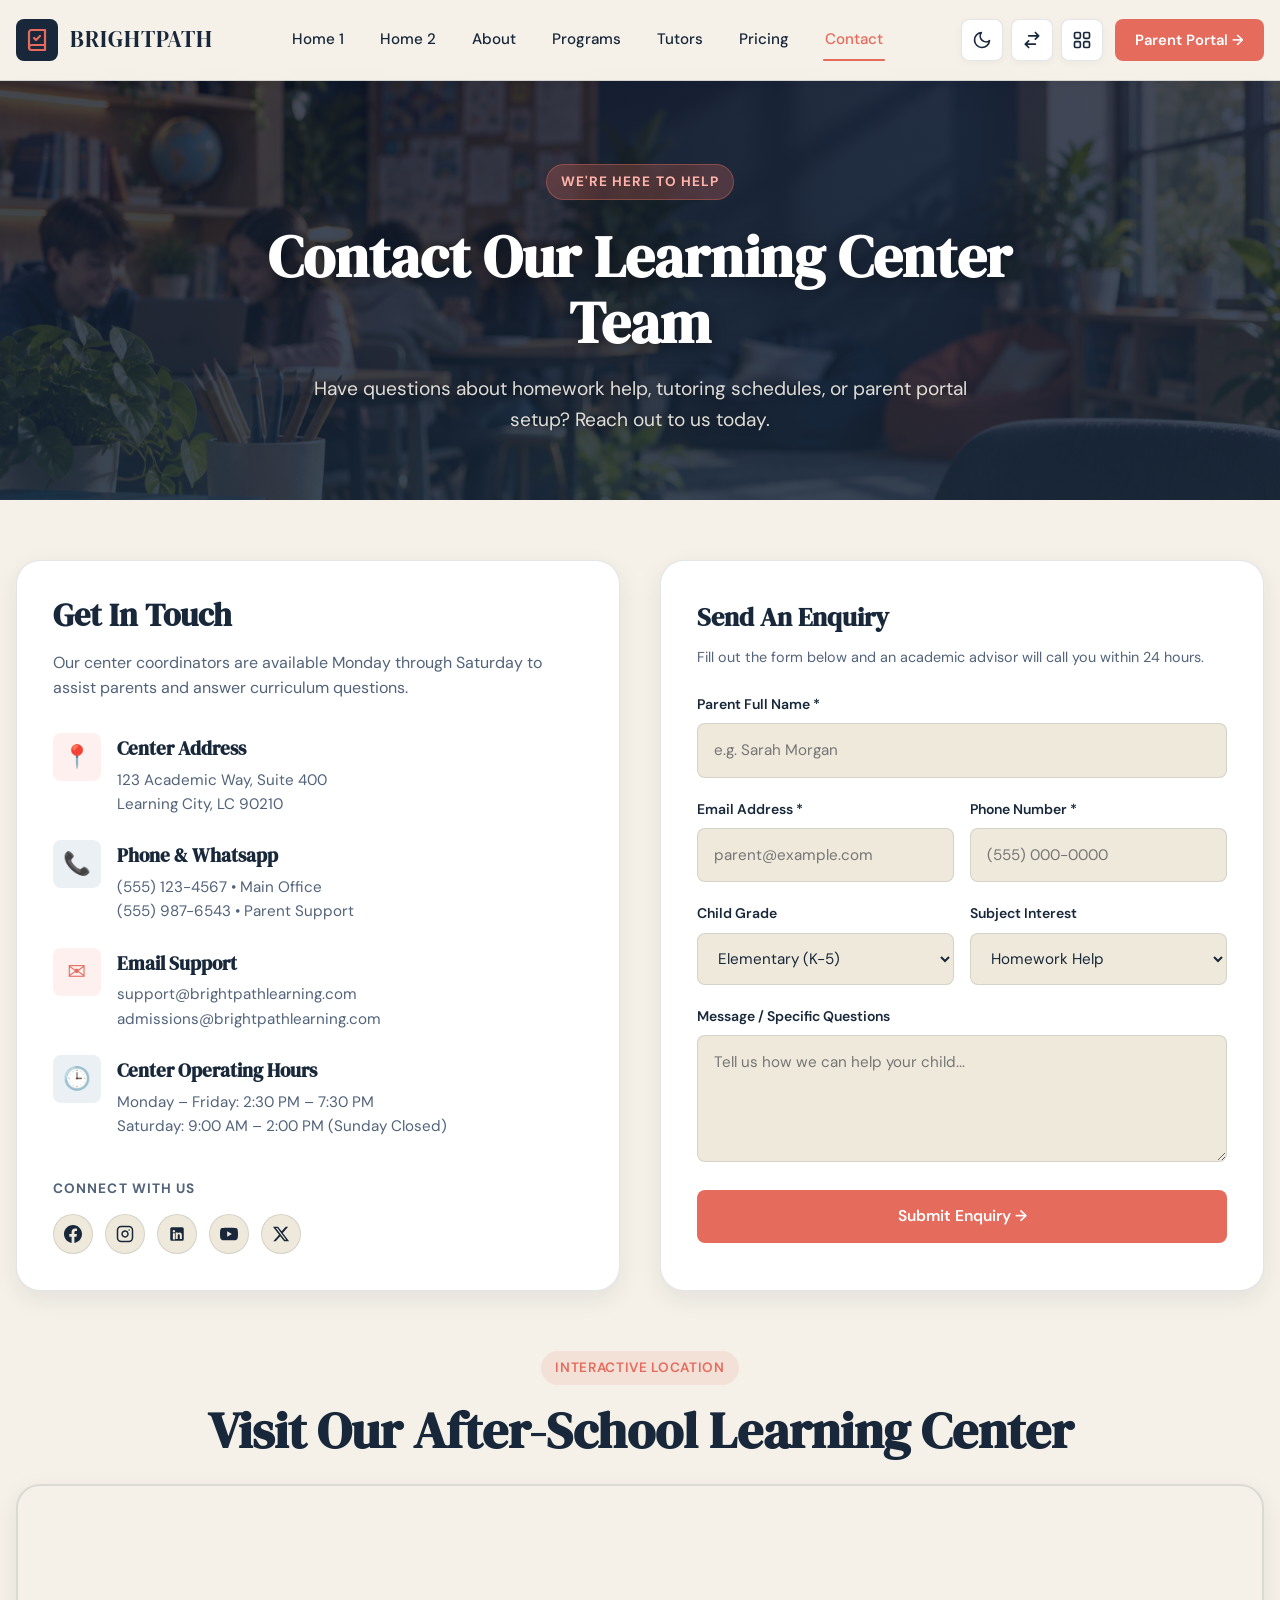
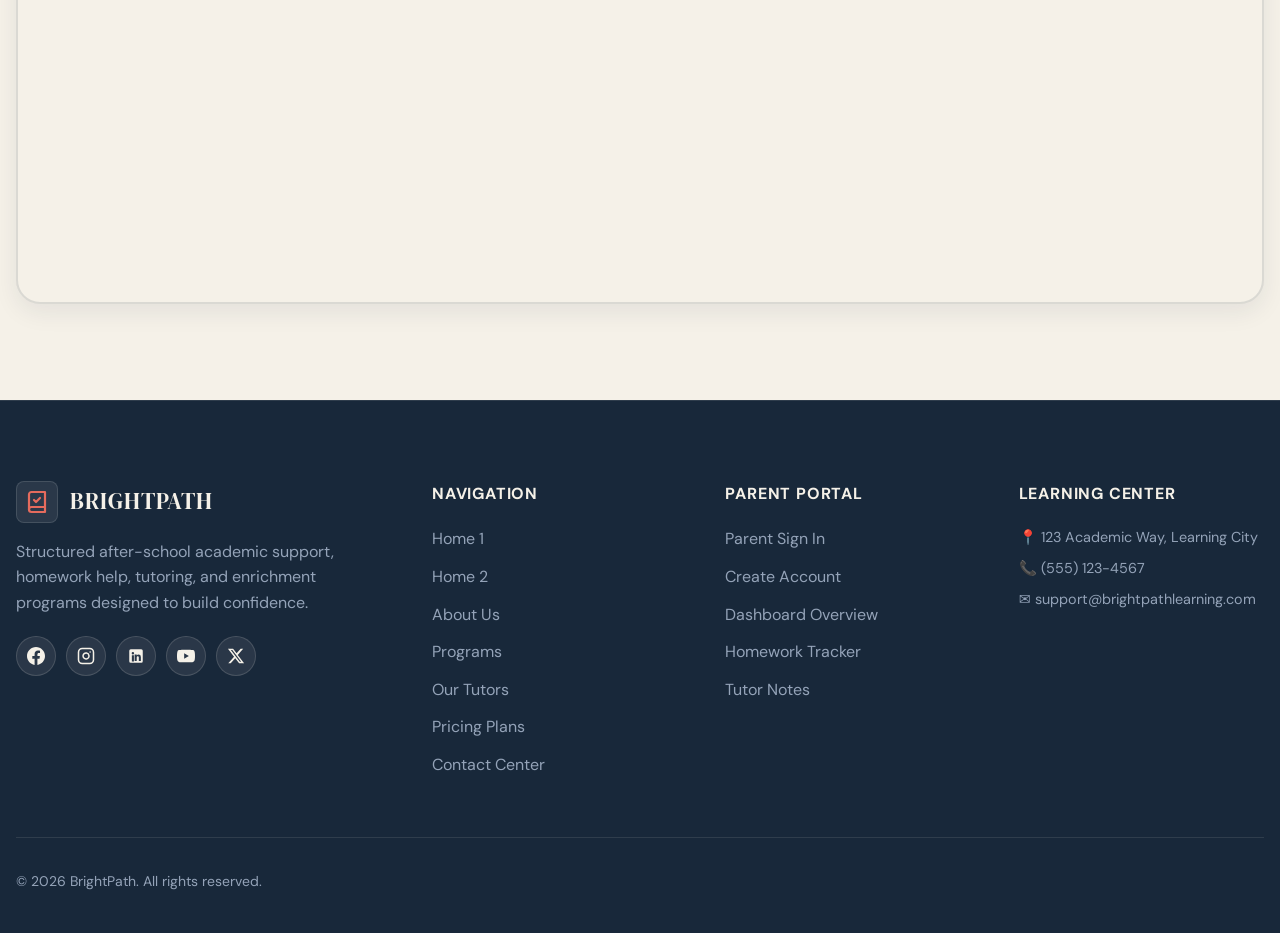
==== commit b7120b4d: "3rd comit" ====
--- a/contact.html
+++ b/contact.html
@@ -3,9 +3,17 @@
 <head>
   <meta charset="UTF-8" />
   <meta name="viewport" content="width=device-width, initial-scale=1.0" />
-  <title>Contact Us | BrightPath After-School Center</title>
-  <meta name="description" content="Get in touch with BrightPath After-School Learning Center. Center address, phone, email, enquiry form, social links, and Google Map location." />
+  <title>Contact Us | BrightPath</title>
+  <meta name="description" content="Get in touch with BrightPath. Center address, phone, email, enquiry form, social links, and Google Map location." />
   <link rel="icon" type="image/svg+xml" href="assets/images/favicon.svg" />
+  <script>
+    (function() {
+      var theme = localStorage.getItem('brightpath_theme') || 'light';
+      var dir = localStorage.getItem('brightpath_dir') || 'ltr';
+      document.documentElement.setAttribute('data-theme', theme);
+      document.documentElement.setAttribute('dir', dir);
+    })();
+  </script>
   <link rel="stylesheet" href="assets/css/style.css" />
 </head>
 <body>
@@ -23,7 +31,6 @@
         </div>
         <div class="logo-text">
           <span class="logo-name">BRIGHTPATH</span>
-          <span class="logo-sub">AFTER-SCHOOL LEARNING</span>
         </div>
       </a>
 
@@ -31,6 +38,7 @@
         <ul class="nav-links">
           <li><a href="index.html" class="nav-link">Home 1</a></li>
           <li><a href="home2.html" class="nav-link">Home 2</a></li>
+          <li><a href="about.html" class="nav-link">About</a></li>
           <li><a href="programs.html" class="nav-link">Programs</a></li>
           <li><a href="tutors.html" class="nav-link">Tutors</a></li>
           <li><a href="pricing.html" class="nav-link">Pricing</a></li>
@@ -72,6 +80,7 @@
       <ul class="drawer-links">
         <li><a href="index.html" class="drawer-link">Home 1</a></li>
         <li><a href="home2.html" class="drawer-link">Home 2</a></li>
+        <li><a href="about.html" class="drawer-link">About</a></li>
         <li><a href="programs.html" class="drawer-link">Programs</a></li>
         <li><a href="tutors.html" class="drawer-link">Tutors</a></li>
         <li><a href="pricing.html" class="drawer-link">Pricing</a></li>
@@ -266,7 +275,6 @@
             </div>
             <div class="logo-text">
               <span class="logo-name">BRIGHTPATH</span>
-              <span class="logo-sub">AFTER-SCHOOL LEARNING</span>
             </div>
           </a>
           <p>Structured after-school academic support, homework help, tutoring, and enrichment programs designed to build confidence.</p>
@@ -294,6 +302,7 @@
           <ul class="footer-links">
             <li><a href="index.html" class="footer-link">Home 1</a></li>
             <li><a href="home2.html" class="footer-link">Home 2</a></li>
+            <li><a href="about.html" class="footer-link">About Us</a></li>
             <li><a href="programs.html" class="footer-link">Programs</a></li>
             <li><a href="tutors.html" class="footer-link">Our Tutors</a></li>
             <li><a href="pricing.html" class="footer-link">Pricing Plans</a></li>
@@ -321,7 +330,7 @@
       </div>
 
       <div class="footer-bottom">
-        <div>© 2026 BrightPath After-School Learning Center. All rights reserved.</div>
+        <div>© 2026 BrightPath. All rights reserved.</div>
       </div>
     </div>
   </footer>
--- a/assets/css/style.css
+++ b/assets/css/style.css
@@ -83,6 +83,7 @@
   --text-dark-bg: var(--ivory-100);
   
   --border-color: rgba(245, 241, 232, 0.15);
+  --coral-100: rgba(229, 107, 93, 0.2);
   --shadow-sm: 0 2px 8px rgba(0, 0, 0, 0.3);
   --shadow-md: 0 8px 24px rgba(0, 0, 0, 0.4);
   --shadow-lg: 0 20px 40px rgba(0, 0, 0, 0.5);
@@ -95,6 +96,16 @@
   box-sizing: border-box;
   margin: 0;
   padding: 0;
+}
+
+::selection {
+  background-color: var(--coral-500);
+  color: #FFFFFF;
+}
+
+::-moz-selection {
+  background-color: var(--coral-500);
+  color: #FFFFFF;
 }
 
 html {
@@ -114,7 +125,16 @@
   min-height: 100vh;
   display: flex;
   flex-direction: column;
-  transition: background-color var(--transition-normal), color var(--transition-normal);
+}
+
+/* Smooth theme transition ONLY during manual theme toggle, NOT during page navigation */
+html.theme-transitioning,
+html.theme-transitioning body,
+html.theme-transitioning .header,
+html.theme-transitioning .icon-circle-btn,
+html.theme-transitioning .card,
+html.theme-transitioning .btn {
+  transition: background-color var(--transition-normal), color var(--transition-normal), border-color var(--transition-normal), box-shadow var(--transition-normal) !important;
 }
 
 /* Offset for fixed navbar ONLY on pages with .header */
@@ -243,6 +263,30 @@
 .btn-navy:hover {
   background-color: var(--navy-800);
   transform: translateY(-2px);
+}
+
+html[data-theme="dark"] .btn-navy {
+  background-color: var(--coral-500);
+  color: #FFFFFF;
+}
+
+html[data-theme="dark"] .btn-navy:hover {
+  background-color: var(--coral-600);
+  color: #FFFFFF;
+}
+
+/* Parent Preview Inner Card Box Styling */
+.parent-preview-inner-box {
+  background: var(--bg-secondary);
+  border: 1px solid var(--border-color);
+  padding: 16px;
+  border-radius: var(--radius-sm);
+  transition: background-color var(--transition-fast), border-color var(--transition-fast);
+}
+
+html[data-theme="dark"] .parent-preview-inner-box {
+  background: rgba(255, 255, 255, 0.06);
+  border-color: rgba(255, 255, 255, 0.12);
 }
 
 /* ==========================================================================
@@ -260,7 +304,7 @@
   -webkit-backdrop-filter: blur(12px);
   border-bottom: 1px solid var(--border-color);
   box-shadow: var(--shadow-sm);
-  transition: background-color var(--transition-normal), box-shadow var(--transition-normal);
+  transition: box-shadow var(--transition-normal);
 }
 
 html[data-theme="dark"] .header {
@@ -278,44 +322,49 @@
   display: flex;
   align-items: center;
   gap: 12px;
+  text-decoration: none;
 }
 
 .logo-icon {
-  width: 40px;
-  height: 40px;
+  width: 42px;
+  height: 42px;
   background: var(--navy-900);
   color: var(--coral-500);
   border-radius: var(--radius-sm);
   display: flex;
   align-items: center;
   justify-content: center;
-}
-
+  flex-shrink: 0;
+  transition: all var(--transition-fast);
+}
+
+/* Ensure logo color remains consistent across both light and dark modes */
 html[data-theme="dark"] .logo-icon {
-  background: var(--coral-500);
-  color: var(--navy-900);
+  background: var(--navy-900);
+  color: var(--coral-500);
+  border: 1.5px solid rgba(245, 241, 232, 0.2);
+  box-shadow: 0 2px 8px rgba(0, 0, 0, 0.25);
 }
 
 .logo-text {
   display: flex;
   flex-direction: column;
+  justify-content: center;
 }
 
 .logo-name {
   font-family: var(--font-heading);
-  font-size: 1.4rem;
-  letter-spacing: 0.05em;
+  font-size: 1.45rem;
+  letter-spacing: 0.04em;
   color: var(--text-primary);
   line-height: 1;
-}
-
+  display: inline-flex;
+  align-items: center;
+}
+
+/* Brand Logo: Show only brand name BRIGHTPATH across all pages, header, footer, dashboard, login & signup */
 .logo-sub {
-  font-size: 0.65rem;
-  font-weight: 700;
-  text-transform: uppercase;
-  letter-spacing: 0.15em;
-  color: var(--coral-500);
-  margin-top: 3px;
+  display: none !important;
 }
 
 .nav-links {
@@ -323,6 +372,9 @@
   align-items: center;
   gap: 32px;
   list-style: none;
+  height: 100%;
+  flex-shrink: 0;
+  white-space: nowrap;
 }
 
 .nav-link {
@@ -330,8 +382,13 @@
   font-size: 0.95rem;
   color: var(--text-primary);
   position: relative;
-  padding: 8px 0;
+  display: inline-flex;
+  align-items: center;
+  height: 42px;
+  padding: 0 2px;
+  line-height: 1;
   transition: color var(--transition-fast);
+  white-space: nowrap;
 }
 
 .nav-link:hover, .nav-link.active {
@@ -352,7 +409,13 @@
 .nav-actions {
   display: flex;
   align-items: center;
-  gap: 14px;
+  gap: 12px;
+  flex-shrink: 0;
+}
+
+.nav-actions .btn {
+  white-space: nowrap;
+  flex-shrink: 0;
 }
 
 .control-pill {
@@ -365,10 +428,12 @@
   border: none;
 }
 
+/* Header Action Buttons — Consistent 42px Height and var(--radius-sm) Corner Radius */
+.nav-actions .icon-circle-btn,
 .icon-circle-btn {
-  width: 40px;
-  height: 40px;
-  border-radius: 50%;
+  width: 42px;
+  height: 42px;
+  border-radius: var(--radius-sm);
   display: inline-flex;
   align-items: center;
   justify-content: center;
@@ -403,11 +468,30 @@
   stroke: #FFFFFF;
 }
 
+/* Header CTA Button — Consistent 42px Height and var(--radius-sm) Corner Radius */
+.nav-actions .btn {
+  height: 42px;
+  padding: 0 20px;
+  border-radius: var(--radius-sm);
+  font-size: 0.925rem;
+  font-weight: 600;
+  display: inline-flex;
+  align-items: center;
+  justify-content: center;
+  line-height: 1;
+}
+
 .menu-toggle {
   display: none;
+  width: 42px;
+  height: 42px;
   padding: 8px;
   color: var(--text-primary);
   border-radius: var(--radius-sm);
+  border: 1.5px solid var(--border-color);
+  background: var(--bg-card);
+  align-items: center;
+  justify-content: center;
 }
 
 /* Mobile Drawer */
@@ -527,27 +611,36 @@
    ========================================================================== */
 .auth-viewport {
   min-height: 100svh;
-  display: grid;
-  place-items: center;
-  padding: 40px 16px;
+  display: flex;
+  flex-direction: column;
+  justify-content: center;
+  align-items: center;
+  padding: 84px 16px 40px;
   position: relative;
   background-color: var(--bg-primary);
-}
-
-/* Fixed Top-Right Theme & RTL Controls - MUST NEVER OVERLAP CARD */
+  box-sizing: border-box;
+}
+
+/* Top-Right Theme & RTL Controls - Anchored Outside Card */
 .auth-top-controls {
-  position: fixed;
-  top: 20px;
+  position: absolute;
+  top: 16px;
   inset-inline-end: 20px;
   z-index: 1000;
   display: flex;
   align-items: center;
   gap: 10px;
-  background: var(--bg-card);
-  padding: 6px 12px;
-  border-radius: var(--radius-full);
-  border: 1px solid var(--border-color);
-  box-shadow: var(--shadow-sm);
+  background: transparent;
+  padding: 0;
+  border-radius: 0;
+  border: none;
+  box-shadow: none;
+}
+
+.auth-top-controls .icon-circle-btn {
+  width: 42px;
+  height: 42px;
+  border-radius: var(--radius-sm) !important;
 }
 
 .auth-card {
@@ -818,8 +911,513 @@
   background-image: url('../images/1.png');
 }
 
-#home2Hero.hero-fullscreen {
-  background-image: url('../images/2.png');
+/* ==========================================================================
+   HOME PAGE 2 — SPLIT HERO SECTION (CONTENT LEFT, IMAGE RIGHT, NO BG IMAGE, IN VIEWPORT)
+   ========================================================================== */
+.hero-split {
+  min-height: calc(100vh - 80px);
+  padding: 24px 0;
+  background-color: var(--bg-primary);
+  position: relative;
+  overflow: hidden;
+  border-bottom: 1px solid var(--border-color);
+  display: flex;
+  align-items: center;
+}
+
+.hero-split-grid {
+  display: grid;
+  grid-template-columns: 1.15fr 1fr;
+  gap: 48px;
+  align-items: center;
+  width: 100%;
+}
+
+/* Left Column: Content */
+.hero-split-content {
+  display: flex;
+  flex-direction: column;
+  align-items: flex-start;
+}
+
+.hero-split-content .section-tag {
+  margin-bottom: 12px;
+  animation: heroFadeUp 0.6s cubic-bezier(0.16, 1, 0.3, 1) both;
+  animation-delay: 0.1s;
+}
+
+.hero-split-title {
+  font-family: var(--font-heading);
+  font-size: clamp(2.35rem, 3.8vw, 3.25rem);
+  line-height: 1.14;
+  color: var(--text-primary);
+  margin-bottom: 16px;
+  letter-spacing: -0.015em;
+  animation: heroFadeUp 0.7s cubic-bezier(0.16, 1, 0.3, 1) both;
+  animation-delay: 0.2s;
+}
+
+.hero-title-accent {
+  color: var(--coral-500);
+  display: inline;
+}
+
+.hero-split-lead {
+  font-size: 1.1rem;
+  line-height: 1.6;
+  color: var(--text-muted);
+  margin-bottom: 28px;
+  max-width: 560px;
+  animation: heroFadeUp 0.7s cubic-bezier(0.16, 1, 0.3, 1) both;
+  animation-delay: 0.3s;
+}
+
+.hero-split-actions {
+  display: flex;
+  flex-wrap: wrap;
+  align-items: center;
+  gap: 16px;
+  margin-bottom: 32px;
+  animation: heroFadeUp 0.7s cubic-bezier(0.16, 1, 0.3, 1) both;
+  animation-delay: 0.4s;
+}
+
+.hero-split-actions .btn-primary {
+  position: relative;
+  overflow: hidden;
+  box-shadow: 0 4px 18px rgba(229, 107, 93, 0.35);
+  animation: ctaGlowBreath 3.5s ease-in-out infinite;
+}
+
+.hero-split-actions .btn-primary::after {
+  content: '';
+  position: absolute;
+  top: -50%;
+  bottom: -50%;
+  left: -60%;
+  width: 35%;
+  background: linear-gradient(90deg, transparent, rgba(255, 255, 255, 0.4), transparent);
+  transform: rotate(25deg);
+  animation: ctaShineSweep 4.5s ease-in-out infinite;
+  pointer-events: none;
+}
+
+@keyframes ctaGlowBreath {
+  0%, 100% {
+    box-shadow: 0 4px 18px rgba(229, 107, 93, 0.35);
+    transform: translateY(0);
+  }
+  50% {
+    box-shadow: 0 8px 26px rgba(229, 107, 93, 0.55);
+    transform: translateY(-2px);
+  }
+}
+
+@keyframes ctaShineSweep {
+  0%, 25% { left: -60%; }
+  55%, 100% { left: 140%; }
+}
+
+/* Quick Metrics Row */
+.hero-split-metrics {
+  display: flex;
+  align-items: center;
+  gap: 32px;
+  padding-top: 20px;
+  border-top: 1px solid var(--border-color);
+  width: 100%;
+  animation: heroFadeUp 0.7s cubic-bezier(0.16, 1, 0.3, 1) both;
+  animation-delay: 0.5s;
+}
+
+.hero-metric-item {
+  display: flex;
+  flex-direction: column;
+  transition: transform var(--transition-fast);
+  cursor: default;
+}
+
+.hero-metric-item:hover {
+  transform: translateY(-3px);
+}
+
+.hero-metric-item:hover .hero-metric-val {
+  color: var(--coral-600);
+  text-shadow: 0 0 12px rgba(229, 107, 93, 0.45);
+}
+
+.hero-metric-val {
+  font-family: var(--font-heading);
+  font-size: 1.5rem;
+  color: var(--coral-500);
+  line-height: 1;
+  transition: color var(--transition-fast), text-shadow var(--transition-fast);
+}
+
+.hero-metric-label {
+  font-size: 0.8rem;
+  color: var(--text-muted);
+  margin-top: 4px;
+  font-weight: 500;
+}
+
+@keyframes heroFadeUp {
+  from {
+    opacity: 0;
+    transform: translateY(22px);
+  }
+  to {
+    opacity: 1;
+    transform: translateY(0);
+  }
+}
+
+/* Right Column: Media Frame & Animated Badges */
+.hero-split-media {
+  position: relative;
+}
+
+/* Ambient Glowing Aura */
+.hero-media-aura {
+  position: absolute;
+  inset: -24px -18px -24px -18px;
+  background: radial-gradient(circle at 65% 35%, rgba(229, 107, 93, 0.25) 0%, rgba(245, 158, 11, 0.14) 45%, transparent 72%);
+  border-radius: 36px;
+  filter: blur(28px);
+  z-index: 1;
+  pointer-events: none;
+  animation: auraBreath 5.5s ease-in-out infinite alternate;
+}
+
+@keyframes auraBreath {
+  0% { opacity: 0.55; transform: scale(0.96); }
+  100% { opacity: 1; transform: scale(1.04); }
+}
+
+.hero-split-image-wrapper {
+  position: relative;
+  border-radius: var(--radius-lg);
+  overflow: hidden;
+  box-shadow: var(--shadow-lg);
+  border: 1.5px solid var(--border-color);
+  background: var(--bg-card);
+  z-index: 2;
+  animation: imageGentleFloat 6s ease-in-out infinite alternate;
+}
+
+@keyframes imageGentleFloat {
+  0% { transform: translateY(0); }
+  100% { transform: translateY(-7px); }
+}
+
+.hero-split-image-wrapper img {
+  width: 100%;
+  height: 380px;
+  max-height: 48vh;
+  object-fit: cover;
+  display: block;
+  transition: transform 0.5s ease;
+}
+
+.hero-split-image-wrapper:hover img {
+  transform: scale(1.02);
+}
+
+/* ==========================================================================
+   FLOATING VISUAL STICKERS & ANIMATED ICONS (PURE GRAPHICS, NO TEXT)
+   ========================================================================== */
+.hero-visual-sticker {
+  position: absolute;
+  background: var(--bg-card);
+  border: 1.5px solid var(--border-color);
+  border-radius: 50%;
+  display: flex;
+  align-items: center;
+  justify-content: center;
+  box-shadow: 0 10px 24px rgba(24, 40, 58, 0.12), 0 0 16px rgba(229, 107, 93, 0.22);
+  backdrop-filter: blur(14px);
+  -webkit-backdrop-filter: blur(14px);
+  z-index: 6;
+  user-select: none;
+  cursor: pointer;
+  transition: transform var(--transition-fast), box-shadow var(--transition-fast);
+}
+
+.hero-visual-sticker:hover {
+  transform: scale(1.15) !important;
+  box-shadow: 0 14px 32px rgba(229, 107, 93, 0.4), 0 0 24px rgba(229, 107, 93, 0.45);
+}
+
+/* Individual Sticker Sizes & Positions */
+.sticker-book-top {
+  width: 58px;
+  height: 58px;
+  top: -18px;
+  inset-inline-end: 20px;
+  animation: stickerFloat1 3.6s ease-in-out infinite alternate, stickerPulse 2.8s ease-in-out infinite;
+}
+
+.sticker-grad-left {
+  width: 50px;
+  height: 50px;
+  top: 28px;
+  inset-inline-start: -16px;
+  animation: stickerFloat2 4.2s ease-in-out infinite alternate;
+  animation-delay: 0.6s;
+}
+
+.sticker-star-bottom-left {
+  width: 52px;
+  height: 52px;
+  bottom: 24px;
+  inset-inline-start: -14px;
+  animation: stickerFloat3 3.8s ease-in-out infinite alternate;
+  animation-delay: 1.2s;
+}
+
+.sticker-book-bottom-right {
+  width: 54px;
+  height: 54px;
+  bottom: -16px;
+  inset-inline-end: 24px;
+  animation: stickerFloat1 4s ease-in-out infinite alternate;
+  animation-delay: 1.8s;
+}
+
+/* Sticker Icons */
+.sticker-icon {
+  display: inline-flex;
+  align-items: center;
+  justify-content: center;
+  line-height: 1;
+}
+
+.animated-book-icon {
+  font-size: 1.65rem;
+  animation: bookBlink 2.2s ease-in-out infinite;
+  transform-origin: center bottom;
+  filter: drop-shadow(0 2px 6px rgba(229, 107, 93, 0.45));
+}
+
+.animated-grad-icon {
+  font-size: 1.45rem;
+  animation: gradWobble 3s ease-in-out infinite;
+  transform-origin: center center;
+  filter: drop-shadow(0 2px 4px rgba(24, 40, 58, 0.3));
+}
+
+.animated-star-icon {
+  font-size: 1.45rem;
+  animation: starTwinkleGlow 1.8s ease-in-out infinite;
+  filter: drop-shadow(0 2px 6px rgba(245, 158, 11, 0.5));
+}
+
+.animated-openbook-icon {
+  font-size: 1.5rem;
+  animation: bookWiggle 2.6s ease-in-out infinite;
+  transform-origin: center center;
+  filter: drop-shadow(0 2px 6px rgba(229, 107, 93, 0.4));
+}
+
+/* Twinkling Sparkles */
+.sticker-sparkle {
+  position: absolute;
+  font-size: 0.85rem;
+  color: #F59E0B;
+  pointer-events: none;
+  animation: sparkleTwinkle 1.8s ease-in-out infinite;
+}
+
+.sticker-sparkle-1 {
+  top: -8px;
+  left: 4px;
+  animation-delay: 0.3s;
+}
+
+.sticker-sparkle-2 {
+  bottom: -6px;
+  right: 6px;
+  color: var(--coral-500);
+  animation-delay: 1s;
+}
+
+.sticker-sparkle-3 {
+  top: -6px;
+  right: 2px;
+  animation-delay: 0.7s;
+}
+
+/* Keyframe Animations */
+@keyframes stickerFloat1 {
+  0% { transform: translateY(0); }
+  100% { transform: translateY(-8px); }
+}
+
+@keyframes stickerFloat2 {
+  0% { transform: translateY(0) rotate(0deg); }
+  100% { transform: translateY(-7px) rotate(-4deg); }
+}
+
+@keyframes stickerFloat3 {
+  0% { transform: translateY(0) rotate(0deg); }
+  100% { transform: translateY(-6px) rotate(4deg); }
+}
+
+@keyframes stickerPulse {
+  0%, 100% {
+    box-shadow: 0 10px 24px rgba(24, 40, 58, 0.12), 0 0 12px rgba(229, 107, 93, 0.2);
+  }
+  50% {
+    box-shadow: 0 12px 28px rgba(24, 40, 58, 0.18), 0 0 22px rgba(229, 107, 93, 0.45);
+  }
+}
+
+@keyframes bookBlink {
+  0%, 100% {
+    transform: scale(1) rotate(0deg);
+    filter: drop-shadow(0 2px 6px rgba(229, 107, 93, 0.45)) brightness(1);
+  }
+  25% {
+    transform: scale(1.2) rotate(-6deg);
+    filter: drop-shadow(0 4px 12px rgba(229, 107, 93, 0.8)) brightness(1.25);
+  }
+  50% {
+    transform: scale(0.92) rotate(4deg);
+    filter: drop-shadow(0 2px 4px rgba(229, 107, 93, 0.3)) brightness(0.92);
+  }
+  75% {
+    transform: scale(1.14) rotate(-3deg);
+    filter: drop-shadow(0 3px 10px rgba(229, 107, 93, 0.65)) brightness(1.18);
+  }
+}
+
+@keyframes gradWobble {
+  0%, 100% { transform: rotate(0deg) scale(1); }
+  30% { transform: rotate(-8deg) scale(1.08); }
+  70% { transform: rotate(8deg) scale(1.08); }
+}
+
+@keyframes starTwinkleGlow {
+  0%, 100% {
+    transform: scale(1) rotate(0deg);
+    filter: drop-shadow(0 2px 4px rgba(245, 158, 11, 0.4)) brightness(1);
+  }
+  50% {
+    transform: scale(1.25) rotate(15deg);
+    filter: drop-shadow(0 4px 10px rgba(245, 158, 11, 0.85)) brightness(1.35);
+  }
+}
+
+@keyframes bookWiggle {
+  0%, 100% { transform: rotate(0deg) scale(1); }
+  25% { transform: rotate(-7deg) scale(1.1); }
+  75% { transform: rotate(7deg) scale(1.1); }
+}
+
+@keyframes sparkleTwinkle {
+  0%, 100% { opacity: 0.2; transform: scale(0.6) rotate(0deg); }
+  50% { opacity: 1; transform: scale(1.35) rotate(40deg); filter: drop-shadow(0 0 6px #F59E0B); }
+}
+
+@media (max-width: 1024px) {
+  .hero-split {
+    min-height: auto;
+    padding: 48px 0;
+  }
+
+  .hero-split-grid {
+    grid-template-columns: 1fr;
+    gap: 40px;
+    text-align: center;
+  }
+
+  .hero-split-content {
+    align-items: center;
+    text-align: center;
+    max-width: 720px;
+    margin-inline: auto;
+  }
+
+  .hero-split-content .section-tag {
+    margin-inline: auto;
+  }
+
+  .hero-split-title {
+    text-align: center;
+  }
+
+  .hero-split-lead {
+    text-align: center;
+    margin-inline: auto;
+  }
+
+  .hero-split-actions {
+    justify-content: center;
+    margin-inline: auto;
+  }
+
+  .hero-split-metrics {
+    justify-content: center;
+    margin-inline: auto;
+  }
+
+  .hero-metric-item {
+    align-items: center;
+    text-align: center;
+  }
+  
+  .hero-split-media {
+    max-width: 540px;
+    margin-inline: auto;
+    width: 100%;
+  }
+
+  .sticker-book-top {
+    top: -14px;
+    inset-inline-end: 14px;
+  }
+
+  .sticker-grad-left {
+    top: 20px;
+    inset-inline-start: -10px;
+  }
+
+  .sticker-star-bottom-left {
+    bottom: 18px;
+    inset-inline-start: -8px;
+  }
+
+  .sticker-book-bottom-right {
+    bottom: -12px;
+    inset-inline-end: 16px;
+  }
+
+  .hero-split-image-wrapper img {
+    height: 340px;
+  }
+}
+
+@media (max-width: 575px) {
+  .hero-split-actions {
+    flex-direction: column;
+    align-items: center;
+    width: 100%;
+    max-width: 320px;
+    margin-inline: auto;
+    gap: 12px;
+  }
+
+  .hero-split-actions .btn {
+    width: 100%;
+    text-align: center;
+    justify-content: center;
+  }
+
+  .hero-split-metrics {
+    gap: 20px 24px;
+    flex-wrap: wrap;
+    justify-content: center;
+  }
 }
 
 .hero-bg-overlay {
@@ -870,7 +1468,17 @@
   animation: heroFadeInUp 0.8s cubic-bezier(0.16, 1, 0.3, 1) 0.35s both;
 }
 
+.hero-btns {
+  display: flex;
+  flex-wrap: wrap;
+  align-items: center;
+  gap: 20px;
+}
+
 .hero-btns-center {
+  display: flex;
+  flex-wrap: wrap;
+  align-items: center;
   justify-content: center;
   gap: 20px;
   margin-bottom: 56px;
@@ -878,17 +1486,35 @@
 
 .btn-secondary-light {
   background: rgba(255, 255, 255, 0.12);
-  color: #FFFFFF;
-  border: 1.5px solid rgba(255, 255, 255, 0.4);
+  color: var(--ivory-100);
+  border: 1.5px solid rgba(245, 241, 232, 0.4);
   backdrop-filter: blur(12px);
+  transition: all var(--transition-fast);
 }
 
 .btn-secondary-light:hover {
-  background: rgba(255, 255, 255, 0.25);
+  background: rgba(255, 255, 255, 0.28);
   border-color: #FFFFFF;
   color: #FFFFFF;
   transform: translateY(-2px);
-  box-shadow: 0 8px 24px rgba(0, 0, 0, 0.25);
+  box-shadow: 0 8px 24px rgba(0, 0, 0, 0.35);
+}
+
+/* Secondary CTA on dark background sections */
+.section-dark .btn-secondary {
+  background: rgba(255, 255, 255, 0.12);
+  color: var(--ivory-100);
+  border: 1.5px solid rgba(245, 241, 232, 0.4);
+  backdrop-filter: blur(12px);
+  transition: all var(--transition-fast);
+}
+
+.section-dark .btn-secondary:hover {
+  background: rgba(255, 255, 255, 0.28);
+  border-color: #FFFFFF;
+  color: #FFFFFF;
+  transform: translateY(-2px);
+  box-shadow: 0 8px 24px rgba(0, 0, 0, 0.35);
 }
 
 .hero-stats-row {
@@ -984,6 +1610,10 @@
   animation: heroFadeInUp 0.8s cubic-bezier(0.16, 1, 0.3, 1) 0.35s both;
 }
 
+.page-hero-about {
+  background-image: url('../images/classroom-learning.png');
+}
+
 .page-hero-programs {
   background-image: url('../images/8.png');
 }
@@ -998,6 +1628,463 @@
 
 .page-hero-contact {
   background-image: url('../images/hero-contact.jpg');
+}
+
+/* About Page Dedicated Stats Section (Separated with generous spacing from hero section) */
+.about-stats-section {
+  padding: 50px 0 16px 0;
+  position: relative;
+  z-index: 5;
+}
+
+.about-stats-card {
+  background: var(--bg-card);
+  border: 1.5px solid var(--border-color);
+  border-radius: var(--radius-lg);
+  padding: 34px 24px;
+  box-shadow: var(--shadow-md);
+  transition: transform var(--transition-normal), box-shadow var(--transition-normal);
+}
+
+.about-stats-card:hover {
+  box-shadow: var(--shadow-lg);
+}
+
+html[data-theme="dark"] .about-stats-card {
+  background: var(--navy-800);
+  border-color: rgba(245, 241, 232, 0.16);
+  box-shadow: 0 10px 30px rgba(0, 0, 0, 0.35);
+}
+
+.about-stats-grid {
+  display: grid;
+  grid-template-columns: repeat(4, 1fr);
+  gap: 24px;
+  align-items: center;
+}
+
+.about-stat-item {
+  text-align: center;
+  padding: 8px 20px;
+  border-inline-end: 1px solid var(--border-color);
+  transition: transform var(--transition-fast);
+}
+
+.about-stat-item:last-child {
+  border-inline-end: none;
+}
+
+html[data-theme="dark"] .about-stat-item {
+  border-inline-end-color: rgba(245, 241, 232, 0.16);
+}
+
+html[data-theme="dark"] .about-stat-item:last-child {
+  border-inline-end: none;
+}
+
+.about-stat-number {
+  font-family: var(--font-heading);
+  font-size: clamp(2.3rem, 3.6vw, 3rem);
+  font-weight: 700;
+  color: var(--coral-500);
+  line-height: 1.1;
+  margin-bottom: 6px;
+  min-height: 1.15em;
+  display: flex;
+  align-items: center;
+  justify-content: center;
+}
+
+.about-stat-label {
+  font-size: 1rem;
+  font-weight: 700;
+  color: var(--text-primary);
+  margin-bottom: 4px;
+}
+
+.about-stat-desc {
+  font-size: 0.85rem;
+  color: var(--text-muted);
+}
+
+@media (max-width: 992px) {
+  .about-stats-grid {
+    grid-template-columns: repeat(2, 1fr);
+    gap: 24px;
+  }
+  .about-stat-item:nth-child(2) {
+    border-inline-end: none;
+  }
+}
+
+@media (max-width: 580px) {
+  .about-stats-grid {
+    grid-template-columns: 1fr;
+    gap: 20px;
+  }
+  .about-stat-item {
+    border-inline-end: none !important;
+    border-bottom: 1px solid var(--border-color);
+    padding-bottom: 18px;
+  }
+  .about-stat-item:last-child {
+    border-bottom: none;
+    padding-bottom: 8px;
+  }
+}
+
+/* ==========================================================================
+   ABOUT PAGE — INTERACTIVE ALTERNATING JOURNEY TIMELINE
+   ========================================================================== */
+.timeline-section {
+  background: var(--bg-secondary);
+  position: relative;
+  overflow: hidden;
+  padding: 80px 0;
+}
+
+.interactive-timeline {
+  position: relative;
+  max-width: 1040px;
+  margin: 40px auto 0;
+  padding: 20px 0;
+}
+
+/* Center Vertical Line */
+.timeline-center-line {
+  position: absolute;
+  top: 0;
+  bottom: 0;
+  left: 50%;
+  width: 4px;
+  transform: translateX(-50%);
+  background: linear-gradient(180deg, var(--coral-500) 0%, var(--navy-700) 70%, rgba(229, 107, 93, 0.4) 100%);
+  border-radius: 4px;
+  z-index: 1;
+}
+
+html[data-theme="dark"] .timeline-center-line {
+  background: linear-gradient(180deg, var(--coral-500) 0%, rgba(245, 241, 232, 0.3) 70%, rgba(229, 107, 93, 0.5) 100%);
+}
+
+/* Timeline Items */
+.interactive-timeline .timeline-item {
+  position: relative;
+  width: 100%;
+  display: flex;
+  box-sizing: border-box;
+  margin-bottom: 56px;
+  align-items: flex-start;
+}
+
+.interactive-timeline .timeline-item:last-child {
+  margin-bottom: 0;
+}
+
+.interactive-timeline .timeline-left {
+  justify-content: flex-start;
+  padding: 0;
+}
+
+.interactive-timeline .timeline-right {
+  justify-content: flex-end;
+  padding: 0;
+}
+
+/* Timeline Center Marker Node — Strictly centered on the vertical line */
+.interactive-timeline .timeline-marker {
+  position: absolute;
+  top: 32px;
+  left: 50% !important;
+  right: auto !important;
+  width: 26px;
+  height: 26px;
+  border-radius: 50%;
+  background: var(--bg-card);
+  border: 3.5px solid var(--coral-500);
+  z-index: 5;
+  display: flex;
+  align-items: center;
+  justify-content: center;
+  box-shadow: 0 0 0 5px rgba(229, 107, 93, 0.2);
+  transition: opacity 0.4s cubic-bezier(0.16, 1, 0.3, 1), transform 0.4s cubic-bezier(0.16, 1, 0.3, 1), box-shadow 0.3s ease, background 0.3s ease;
+  opacity: 0;
+  transform: translate(-50%, -50%) scale(0.3) !important;
+  pointer-events: auto;
+}
+
+.interactive-timeline .timeline-marker-dot {
+  width: 8px;
+  height: 8px;
+  border-radius: 50%;
+  background: var(--coral-500);
+  transition: transform var(--transition-fast), background var(--transition-fast);
+}
+
+.interactive-timeline .timeline-item:hover .timeline-marker {
+  transform: translate(-50%, -50%) scale(1.25) !important;
+  box-shadow: 0 0 0 8px rgba(229, 107, 93, 0.35);
+  background: var(--coral-500);
+}
+
+.interactive-timeline .timeline-item:hover .timeline-marker-dot {
+  background: #FFFFFF;
+}
+
+/* Timeline Content Card */
+.interactive-timeline .timeline-card {
+  width: calc(50% - 44px);
+  background: var(--bg-card);
+  border: 1.5px solid var(--border-color);
+  border-radius: var(--radius-md);
+  padding: 28px 30px;
+  box-shadow: var(--shadow-sm);
+  position: relative;
+  transition: transform 0.35s cubic-bezier(0.16, 1, 0.3, 1), box-shadow 0.35s ease, border-color 0.35s ease;
+  opacity: 0;
+  box-sizing: border-box;
+}
+
+.interactive-timeline .timeline-left .timeline-card {
+  transform: translateX(-40px);
+}
+
+.interactive-timeline .timeline-right .timeline-card {
+  transform: translateX(40px);
+}
+
+/* Card Triangle Arrow */
+.interactive-timeline .timeline-left .timeline-card::after {
+  content: '';
+  position: absolute;
+  top: 24px;
+  right: -9px;
+  left: auto;
+  width: 16px;
+  height: 16px;
+  background: var(--bg-card);
+  border-top: 1.5px solid var(--border-color);
+  border-right: 1.5px solid var(--border-color);
+  transform: rotate(45deg);
+}
+
+.interactive-timeline .timeline-right .timeline-card::after {
+  content: '';
+  position: absolute;
+  top: 24px;
+  left: -9px;
+  right: auto;
+  width: 16px;
+  height: 16px;
+  background: var(--bg-card);
+  border-bottom: 1.5px solid var(--border-color);
+  border-left: 1.5px solid var(--border-color);
+  transform: rotate(45deg);
+}
+
+.interactive-timeline .timeline-card:hover {
+  transform: translateY(-4px) !important;
+  box-shadow: var(--shadow-md);
+  border-color: var(--coral-500);
+}
+
+.interactive-timeline .timeline-left .timeline-card:hover::after {
+  border-top-color: var(--coral-500);
+  border-right-color: var(--coral-500);
+}
+
+.interactive-timeline .timeline-right .timeline-card:hover::after {
+  border-bottom-color: var(--coral-500);
+  border-left-color: var(--coral-500);
+}
+
+/* Active / In-View Animation State */
+.interactive-timeline .timeline-item.in-view .timeline-marker {
+  opacity: 1;
+  transform: translate(-50%, -50%) scale(1) !important;
+}
+
+.interactive-timeline .timeline-left.in-view .timeline-card {
+  opacity: 1;
+  transform: translateX(0);
+}
+
+.interactive-timeline .timeline-right.in-view .timeline-card {
+  opacity: 1;
+  transform: translateX(0);
+}
+
+/* Timeline Card Internals */
+.timeline-card-header {
+  display: flex;
+  align-items: center;
+  justify-content: space-between;
+  gap: 12px;
+  margin-bottom: 14px;
+}
+
+.timeline-year-badge {
+  display: inline-flex;
+  align-items: center;
+  padding: 6px 14px;
+  border-radius: var(--radius-full);
+  background: var(--navy-900);
+  color: var(--ivory-100);
+  font-family: var(--font-heading);
+  font-size: 1.15rem;
+  font-weight: 700;
+  letter-spacing: 0.04em;
+  box-shadow: 0 2px 8px rgba(24, 40, 58, 0.15);
+}
+
+html[data-theme="dark"] .timeline-year-badge {
+  background: var(--coral-500);
+  color: #FFFFFF;
+}
+
+.timeline-badge-current {
+  background: var(--coral-500) !important;
+  color: #FFFFFF !important;
+  animation: pulseBadgeGlow 2.5s infinite;
+}
+
+.timeline-badge-tag {
+  font-size: 0.8rem;
+  text-transform: uppercase;
+  letter-spacing: 0.08em;
+  font-weight: 700;
+  color: var(--text-muted);
+}
+
+.timeline-title {
+  font-family: var(--font-heading);
+  font-size: 1.35rem;
+  color: var(--text-primary);
+  margin-bottom: 10px;
+  line-height: 1.3;
+}
+
+.timeline-text {
+  font-size: 0.95rem;
+  color: var(--text-muted);
+  line-height: 1.65;
+  margin-bottom: 16px;
+}
+
+.timeline-meta {
+  display: flex;
+  flex-wrap: wrap;
+  gap: 10px;
+  padding-top: 14px;
+  border-top: 1px solid var(--border-color);
+}
+
+.timeline-meta-item {
+  display: inline-flex;
+  align-items: center;
+  gap: 6px;
+  font-size: 0.82rem;
+  font-weight: 600;
+  color: var(--text-primary);
+  background: var(--bg-secondary);
+  padding: 4px 10px;
+  border-radius: var(--radius-sm);
+}
+
+html[data-theme="dark"] .timeline-meta-item {
+  background: rgba(255, 255, 255, 0.06);
+}
+
+.timeline-card-highlight {
+  border-color: var(--coral-500);
+  box-shadow: 0 4px 16px rgba(229, 107, 93, 0.15);
+}
+
+/* Responsive (Mobile & Tablet) */
+@media (max-width: 768px) {
+  .interactive-timeline .timeline-center-line {
+    left: 24px;
+    transform: translateX(-50%);
+  }
+
+  .interactive-timeline .timeline-item {
+    display: block;
+    width: 100%;
+    margin-bottom: 36px;
+    padding: 0 !important;
+  }
+
+  .interactive-timeline .timeline-marker {
+    left: 24px !important;
+    right: auto !important;
+    top: 32px;
+    transform: translate(-50%, -50%) scale(0.3) !important;
+  }
+
+  .interactive-timeline .timeline-item.in-view .timeline-marker {
+    transform: translate(-50%, -50%) scale(1) !important;
+  }
+
+  .interactive-timeline .timeline-item:hover .timeline-marker {
+    transform: translate(-50%, -50%) scale(1.2) !important;
+  }
+
+  .interactive-timeline .timeline-card {
+    width: calc(100% - 56px) !important;
+    margin-left: 56px !important;
+    margin-right: 0 !important;
+    transform: translateX(30px);
+  }
+
+  .interactive-timeline .timeline-left .timeline-card::after,
+  .interactive-timeline .timeline-right .timeline-card::after {
+    left: -9px !important;
+    right: auto !important;
+    border-top: none;
+    border-right: none;
+    border-bottom: 1.5px solid var(--border-color);
+    border-left: 1.5px solid var(--border-color);
+    transform: rotate(45deg);
+  }
+
+  .interactive-timeline .timeline-left.in-view .timeline-card,
+  .interactive-timeline .timeline-right.in-view .timeline-card {
+    transform: translateX(0);
+  }
+}
+
+/* RTL Layout */
+[dir="rtl"] .interactive-timeline .timeline-left {
+  justify-content: flex-start;
+}
+
+[dir="rtl"] .interactive-timeline .timeline-right {
+  justify-content: flex-end;
+}
+
+[dir="rtl"] .interactive-timeline .timeline-marker {
+  left: 50% !important;
+  right: auto !important;
+}
+
+[dir="rtl"] .interactive-timeline .timeline-left .timeline-card::after {
+  left: -9px;
+  right: auto;
+  border-top: none;
+  border-right: none;
+  border-bottom: 1.5px solid var(--border-color);
+  border-left: 1.5px solid var(--border-color);
+  transform: rotate(45deg);
+}
+
+[dir="rtl"] .interactive-timeline .timeline-right .timeline-card::after {
+  right: -9px;
+  left: auto;
+  border-bottom: none;
+  border-left: none;
+  border-top: 1.5px solid var(--border-color);
+  border-right: 1.5px solid var(--border-color);
+  transform: rotate(45deg);
 }
 
 /* Keyframe Animations */
@@ -1096,6 +2183,14 @@
   border: 1px solid var(--border-color);
   box-shadow: var(--shadow-sm);
   transition: transform var(--transition-fast), box-shadow var(--transition-fast);
+  display: flex;
+  flex-direction: column;
+}
+
+.card > .btn,
+.card > button.btn,
+.card > a.btn {
+  margin-top: auto;
 }
 
 .card:hover {
@@ -1129,6 +2224,43 @@
 .card-desc {
   font-size: 0.975rem;
   color: var(--text-muted);
+}
+
+/* Curriculum Coverage Cards with Photographic Representation */
+.curriculum-card {
+  padding: 22px;
+  overflow: hidden;
+  border-radius: var(--radius-md);
+  transition: transform var(--transition-fast), box-shadow var(--transition-fast), border-color var(--transition-fast);
+}
+
+.curriculum-card:hover {
+  transform: translateY(-6px);
+  box-shadow: var(--shadow-lg);
+  border-color: var(--coral-500);
+}
+
+.curriculum-img-wrap {
+  width: 100%;
+  height: 168px;
+  border-radius: var(--radius-sm);
+  overflow: hidden;
+  margin-bottom: 18px;
+  background: var(--bg-secondary);
+  border: 1px solid var(--border-color);
+  position: relative;
+}
+
+.curriculum-img-wrap img {
+  width: 100%;
+  height: 100%;
+  object-fit: cover;
+  display: block;
+  transition: transform 0.4s ease;
+}
+
+.curriculum-card:hover .curriculum-img-wrap img {
+  transform: scale(1.06);
 }
 
 /* Interactive Grade & Subject Selector (Pathways) */
@@ -1174,6 +2306,7 @@
   top: 0;
   bottom: 0;
   left: 50%;
+  right: auto;
   transform: translateX(-50%);
   width: 4px;
   background: linear-gradient(180deg, var(--coral-500) 0%, var(--navy-600) 100%);
@@ -1181,29 +2314,35 @@
   opacity: 0.35;
 }
 
-.timeline-item {
+.timeline .timeline-item {
   position: relative;
   width: 50%;
   margin-bottom: 48px;
   box-sizing: border-box;
 }
 
-/* Left items (odd: 1, 3, 5) */
-.timeline-item:nth-child(odd) {
+/* Left items (odd: 1, 3, 5) in LTR */
+.timeline .timeline-item:nth-child(odd) {
+  margin-left: 0;
+  margin-right: auto;
   left: 0;
   padding-right: 48px;
+  padding-left: 0;
   text-align: right;
 }
 
-/* Right items (even: 2, 4) */
-.timeline-item:nth-child(even) {
-  left: 50%;
+/* Right items (even: 2, 4) in LTR */
+.timeline .timeline-item:nth-child(even) {
+  margin-left: auto;
+  margin-right: 0;
+  left: 0;
   padding-left: 48px;
+  padding-right: 0;
   text-align: left;
 }
 
 /* Center number badge */
-.timeline-number {
+.timeline .timeline-number {
   position: absolute;
   top: 20px;
   width: 40px;
@@ -1220,16 +2359,18 @@
   z-index: 2;
 }
 
-.timeline-item:nth-child(odd) .timeline-number {
+.timeline .timeline-item:nth-child(odd) .timeline-number {
   right: -20px;
-}
-
-.timeline-item:nth-child(even) .timeline-number {
+  left: auto;
+}
+
+.timeline .timeline-item:nth-child(even) .timeline-number {
   left: -20px;
+  right: auto;
 }
 
 /* Timeline content card */
-.timeline-content {
+.timeline .timeline-content {
   background: var(--bg-card);
   padding: 28px 32px;
   border-radius: var(--radius-md);
@@ -1238,56 +2379,85 @@
   transition: transform var(--transition-fast), box-shadow var(--transition-fast), border-color var(--transition-fast);
 }
 
-.timeline-content:hover {
+.timeline .timeline-content:hover {
   transform: translateY(-4px);
   box-shadow: var(--shadow-md);
   border-color: var(--coral-500);
 }
 
-/* RTL Support */
-[dir="rtl"] .timeline-item:nth-child(odd) {
-  left: 50%;
+/* RTL Support (Desktop) */
+[dir="rtl"] .timeline .timeline-item:nth-child(odd) {
+  margin-right: 0;
+  margin-left: auto;
+  left: 0;
+  padding-left: 48px;
   padding-right: 0;
-  padding-left: 48px;
-  text-align: left;
-}
-
-[dir="rtl"] .timeline-item:nth-child(even) {
+  text-align: right;
+}
+
+[dir="rtl"] .timeline .timeline-item:nth-child(even) {
+  margin-right: auto;
+  margin-left: 0;
   left: 0;
+  padding-right: 48px;
   padding-left: 0;
-  padding-right: 48px;
   text-align: right;
 }
 
-[dir="rtl"] .timeline-item:nth-child(odd) .timeline-number {
+[dir="rtl"] .timeline .timeline-item:nth-child(odd) .timeline-number {
+  left: -20px;
   right: auto;
-  left: -20px;
-}
-
-[dir="rtl"] .timeline-item:nth-child(even) .timeline-number {
+}
+
+[dir="rtl"] .timeline .timeline-item:nth-child(even) .timeline-number {
+  right: -20px;
   left: auto;
-  right: -20px;
 }
 
 /* Mobile Responsive */
 @media (max-width: 768px) {
   .timeline::before {
     left: 20px;
+    right: auto;
     transform: none;
   }
   
-  .timeline-item {
+  .timeline .timeline-item {
     width: 100% !important;
+    margin-left: 0 !important;
+    margin-right: 0 !important;
     left: 0 !important;
     padding-left: 56px !important;
     padding-right: 0 !important;
     text-align: left !important;
   }
 
-  .timeline-item:nth-child(odd) .timeline-number,
-  .timeline-item:nth-child(even) .timeline-number {
+  .timeline .timeline-item:nth-child(odd) .timeline-number,
+  .timeline .timeline-item:nth-child(even) .timeline-number {
     left: 0 !important;
     right: auto !important;
+  }
+
+  /* Mobile RTL */
+  [dir="rtl"] .timeline::before {
+    right: 20px !important;
+    left: auto !important;
+  }
+
+  [dir="rtl"] .timeline .timeline-item {
+    margin-left: 0 !important;
+    margin-right: 0 !important;
+    right: 0 !important;
+    left: auto !important;
+    padding-right: 56px !important;
+    padding-left: 0 !important;
+    text-align: right !important;
+  }
+
+  [dir="rtl"] .timeline .timeline-item:nth-child(odd) .timeline-number,
+  [dir="rtl"] .timeline .timeline-item:nth-child(even) .timeline-number {
+    right: 0 !important;
+    left: auto !important;
   }
 }
 
@@ -1360,15 +2530,16 @@
 .table-container {
   width: 100%;
   overflow-x: auto;
+  -webkit-overflow-scrolling: touch;
   border-radius: var(--radius-lg);
   border: 2px solid var(--navy-900);
   box-shadow: var(--shadow-md);
   background: var(--bg-card);
-  overflow: hidden;
 }
 
 .dash-table {
   width: 100%;
+  min-width: 640px;
   border-collapse: collapse;
   text-align: start;
 }
@@ -1386,22 +2557,40 @@
   letter-spacing: 0.08em;
   padding: 22px 24px;
   border-bottom: 3px solid var(--coral-500) !important;
-  border-inline-end: 1px solid rgba(245, 241, 232, 0.12);
+  border-inline-end: 1px solid rgba(245, 241, 232, 0.15);
+  text-align: start;
 }
 
 .dash-table th:last-child {
-  border-inline-end: none;
+  border-inline-end: none !important;
 }
 
 .dash-table td {
   padding: 18px 24px;
   border-bottom: 1px solid var(--border-color);
   font-size: 0.95rem;
-  border-inline-end: 1px solid rgba(24, 40, 58, 0.06);
+  border-inline-end: 1px solid var(--border-color);
+  text-align: start;
 }
 
 .dash-table td:last-child {
-  border-inline-end: none;
+  border-inline-end: none !important;
+}
+
+/* Detailed Matrix (Pricing Page) Consistent Alignment */
+#pricingMatrixSection .dash-table th,
+#pricingMatrixSection .dash-table td {
+  vertical-align: middle;
+}
+
+#pricingMatrixSection .dash-table th:first-child,
+#pricingMatrixSection .dash-table td:first-child {
+  text-align: start;
+}
+
+#pricingMatrixSection .dash-table th:not(:first-child),
+#pricingMatrixSection .dash-table td:not(:first-child) {
+  text-align: center;
 }
 
 html[data-theme="dark"] .table-container {
@@ -1413,6 +2602,17 @@
   background-color: #101B28 !important;
   color: var(--ivory-100) !important;
   border-bottom: 3px solid var(--coral-500) !important;
+  border-inline-end: 1px solid rgba(245, 241, 232, 0.16);
+}
+
+html[data-theme="dark"] .dash-table td {
+  border-inline-end: 1px solid rgba(245, 241, 232, 0.16);
+  border-bottom: 1px solid rgba(245, 241, 232, 0.16);
+}
+
+html[data-theme="dark"] .dash-table th:last-child,
+html[data-theme="dark"] .dash-table td:last-child {
+  border-inline-end: none !important;
 }
 
 .dash-table tr:last-child td {
@@ -1695,7 +2895,7 @@
   stroke: #FFFFFF;
   transform: translateY(-2px);
 }
-@media (max-width: 1024px) {
+@media (max-width: 1199px) {
   /* Hide nav links, CTA button, AND the control-pill (theme/RTL/dashboard icons)
      on mobile — these controls are already accessible inside the drawer menu */
   .nav-links,
@@ -1724,17 +2924,36 @@
     width: calc(50% - 16px);
   }
   
-  /* Stack image top and content down strictly on tablet view for #storySection only */
-  #storySection .grid-2 {
+  /* About Page on Tablet View:
+     - Our Story: text on top, image below
+     - Safety & Well-Being: image on top, text below */
+  #ourStorySection .grid-2,
+  #safeEnvironmentSection .grid-2 {
     grid-template-columns: 1fr;
     gap: 36px;
   }
 
-  #storySection .hero-image-frame img {
-    max-height: 420px;
+  #ourStorySection .grid-2 > *:first-child {
+    order: 1; /* Text column on top */
+  }
+
+  #ourStorySection .grid-2 > *:last-child {
+    order: 2; /* Image column below */
+  }
+
+  #safeEnvironmentSection .grid-2 > *:first-child {
+    order: 1; /* Image column on top */
+  }
+
+  #safeEnvironmentSection .grid-2 > *:last-child {
+    order: 2; /* Text column below */
+  }
+
+  #ourStorySection img,
+  #safeEnvironmentSection img {
+    max-height: 420px !important;
     width: 100%;
     object-fit: cover;
-    border-radius: var(--radius-md);
   }
 
   .footer-grid {
@@ -1769,6 +2988,15 @@
     grid-template-columns: 1fr;
   }
   
+  .auth-viewport {
+    padding-top: 76px !important;
+  }
+
+  .auth-top-controls {
+    top: 14px !important;
+    inset-inline-end: 14px !important;
+  }
+
   .auth-card {
     padding: 28px 20px;
   }
@@ -1800,13 +3028,31 @@
   }
 
   .hero-btns {
+    display: flex;
     flex-direction: column;
-    align-items: flex-start;
+    align-items: center;
+    gap: 14px;
+    width: 100%;
   }
 
   .hero-btns .btn {
     width: 100%;
     justify-content: center;
+  }
+
+  .table-container {
+    overflow-x: auto !important;
+    -webkit-overflow-scrolling: touch;
+  }
+
+  .dash-table {
+    min-width: 580px;
+  }
+
+  .dash-table th,
+  .dash-table td {
+    padding: 14px 16px;
+    white-space: nowrap;
   }
 }
 
@@ -1942,8 +3188,14 @@
   top: 24px;
   bottom: -20px;
   left: 81px;
+  right: auto;
   width: 2px;
   background: rgba(245, 241, 232, 0.15);
+}
+
+[dir="rtl"] .sim-step-item::after {
+  right: 81px;
+  left: auto;
 }
 
 .sim-step-item:last-child::after {
@@ -1956,6 +3208,10 @@
   color: var(--coral-500);
   text-align: right;
   padding-top: 2px;
+}
+
+[dir="rtl"] .sim-step-time {
+  text-align: left;
 }
 
 .sim-step-dot {
@@ -1985,6 +3241,11 @@
   font-size: 0.875rem;
   color: var(--slate-400);
   line-height: 1.5;
+}
+
+[dir="rtl"] .sim-step-info h4,
+[dir="rtl"] .sim-step-info p {
+  text-align: right;
 }
 
 .sim-metrics-grid {
@@ -2027,3 +3288,483 @@
   line-height: 1.6;
   margin-top: auto;
 }
+
+/* ==========================================================================
+   Mission & Vision Card Alignment (About Page)
+   Ensures bottom checklist ("bottom tick") starts straight across both cards
+   ========================================================================== */
+.mission-vision-grid {
+  display: grid;
+  grid-template-columns: repeat(2, 1fr);
+  grid-template-rows: auto auto;
+  column-gap: 32px;
+  row-gap: 0;
+  align-items: stretch;
+}
+
+@supports (grid-template-rows: subgrid) {
+  .mission-vision-card {
+    display: grid !important;
+    grid-template-rows: subgrid !important;
+    grid-row: span 2 !important;
+    height: 100% !important;
+  }
+}
+
+@supports not (grid-template-rows: subgrid) {
+  .mission-vision-card {
+    display: flex !important;
+    flex-direction: column !important;
+    height: 100% !important;
+  }
+  .mission-vision-body {
+    display: flex !important;
+    flex-direction: column !important;
+    flex: 1 1 auto !important;
+  }
+  .mission-vision-desc {
+    flex-grow: 1 !important;
+  }
+  .mission-vision-list {
+    margin-top: auto !important;
+  }
+}
+
+.mission-vision-body {
+  display: flex;
+  flex-direction: column;
+}
+
+.mission-vision-list {
+  list-style: none;
+  display: flex;
+  flex-direction: column;
+  gap: 12px;
+  border-top: 1px solid var(--border-color);
+  padding-top: 20px;
+}
+
+@media (max-width: 640px) {
+  .mission-vision-grid {
+    grid-template-columns: 1fr !important;
+    grid-template-rows: auto !important;
+    row-gap: 24px !important;
+  }
+  .mission-vision-card {
+    display: flex !important;
+    flex-direction: column !important;
+    grid-row: auto !important;
+  }
+}
+
+/* ==========================================================================
+   HOME 2: SECTION 1 — AFTERNOON ROUTINE SPLIT (Content Left, Visual Right)
+   ========================================================================== */
+.routine-split-grid {
+  display: grid;
+  grid-template-columns: 1.1fr 0.9fr;
+  gap: 48px;
+  align-items: center;
+}
+
+.routine-steps-list {
+  display: flex;
+  flex-direction: column;
+  gap: 10px;
+  margin: 18px 0 22px 0;
+}
+
+.routine-step-card {
+  display: flex;
+  align-items: flex-start;
+  gap: 12px;
+  background: var(--bg-card);
+  padding: 10px 14px;
+  border-radius: var(--radius-sm);
+  border: 1px solid var(--border-color);
+  box-shadow: var(--shadow-sm);
+  transition: transform var(--transition-fast), box-shadow var(--transition-fast), border-color var(--transition-fast);
+}
+
+.routine-step-card:hover {
+  transform: translateY(-2px);
+  box-shadow: var(--shadow-md);
+  border-color: var(--coral-500);
+}
+
+.routine-step-badge {
+  width: 32px;
+  height: 32px;
+  border-radius: 50%;
+  background: var(--coral-100);
+  color: var(--coral-500);
+  font-family: var(--font-heading);
+  font-size: 0.9rem;
+  font-weight: 700;
+  display: flex;
+  align-items: center;
+  justify-content: center;
+  flex-shrink: 0;
+  border: 1.5px solid rgba(229, 107, 93, 0.25);
+}
+
+.routine-step-badge.badge-navy {
+  background: var(--navy-100);
+  color: var(--navy-900);
+  border-color: rgba(24, 40, 58, 0.2);
+}
+
+.routine-step-info {
+  flex: 1;
+}
+
+.routine-step-header {
+  display: flex;
+  align-items: center;
+  justify-content: space-between;
+  margin-bottom: 2px;
+  gap: 10px;
+  flex-wrap: wrap;
+}
+
+.routine-step-title {
+  font-size: 0.96rem;
+  font-weight: 700;
+  color: var(--text-primary);
+  margin: 0;
+}
+
+.routine-step-time {
+  font-size: 0.7rem;
+  font-weight: 700;
+  text-transform: uppercase;
+  letter-spacing: 0.05em;
+  padding: 2px 8px;
+  border-radius: 999px;
+  background: rgba(229, 107, 93, 0.12);
+  color: var(--coral-500);
+  white-space: nowrap;
+}
+
+.routine-step-desc {
+  font-size: 0.82rem;
+  color: var(--text-muted);
+  line-height: 1.4;
+  margin: 0;
+}
+
+.routine-media-wrap {
+  position: relative;
+  border-radius: var(--radius-lg);
+}
+
+.routine-image-frame {
+  position: relative;
+  border-radius: var(--radius-lg);
+  overflow: hidden;
+  box-shadow: 0 16px 36px rgba(24, 40, 58, 0.12);
+  border: 1px solid var(--border-color);
+}
+
+.routine-image-frame img {
+  width: 100%;
+  height: 550px;
+  object-fit: cover;
+  display: block;
+}
+
+.floating-glass-card {
+  position: absolute;
+  background: rgba(255, 255, 255, 0.94);
+  backdrop-filter: blur(12px);
+  -webkit-backdrop-filter: blur(12px);
+  border: 1px solid rgba(255, 255, 255, 0.6);
+  box-shadow: 0 10px 24px rgba(0, 0, 0, 0.1);
+  border-radius: var(--radius-sm);
+  padding: 10px 14px;
+  display: flex;
+  align-items: center;
+  gap: 10px;
+  z-index: 2;
+  transition: transform var(--transition-normal);
+}
+
+[data-theme="dark"] .floating-glass-card {
+  background: rgba(30, 41, 59, 0.92);
+  border-color: rgba(255, 255, 255, 0.15);
+  box-shadow: 0 10px 24px rgba(0, 0, 0, 0.4);
+}
+
+.card-top-float {
+  top: 18px;
+  inset-inline-start: -16px;
+}
+
+.card-bottom-float {
+  bottom: 18px;
+  inset-inline-end: -16px;
+}
+
+.floating-icon-circle {
+  width: 36px;
+  height: 36px;
+  border-radius: 50%;
+  background: var(--coral-500);
+  color: #FFFFFF;
+  display: flex;
+  align-items: center;
+  justify-content: center;
+  flex-shrink: 0;
+}
+
+.floating-icon-circle.icon-navy {
+  background: var(--navy-900);
+}
+
+.floating-glass-title {
+  font-weight: 700;
+  font-size: 0.88rem;
+  color: var(--text-primary);
+  margin-bottom: 2px;
+}
+
+.floating-glass-sub {
+  font-size: 0.74rem;
+  color: var(--text-muted);
+}
+
+/* ==========================================================================
+   HOME 2: SECTION 2 — ENRICHMENT LABS (Visual Left, 2x2 Matrix Right)
+   ========================================================================== */
+.labs-split-grid {
+  display: grid;
+  grid-template-columns: 0.95fr 1.05fr;
+  gap: 48px;
+  align-items: center;
+}
+
+.labs-media-wrap {
+  position: relative;
+  border-radius: var(--radius-lg);
+}
+
+.labs-media-aura {
+  position: absolute;
+  inset: -16px;
+  background: radial-gradient(circle at 50% 50%, rgba(229, 107, 93, 0.28) 0%, rgba(24, 40, 58, 0) 70%);
+  border-radius: 36px;
+  filter: blur(20px);
+  z-index: 0;
+  pointer-events: none;
+}
+
+.labs-image-frame {
+  position: relative;
+  z-index: 1;
+  border-radius: var(--radius-lg);
+  overflow: hidden;
+  box-shadow: 0 20px 42px rgba(0, 0, 0, 0.32);
+  border: 1px solid rgba(245, 241, 232, 0.15);
+}
+
+.labs-image-frame img {
+  width: 100%;
+  height: 550px;
+  object-fit: cover;
+  display: block;
+}
+
+.labs-banner-overlay {
+  position: absolute;
+  bottom: 0;
+  inset-inline-start: 0;
+  inset-inline-end: 0;
+  background: linear-gradient(to top, rgba(15, 23, 42, 0.95) 0%, rgba(15, 23, 42, 0.7) 65%, transparent 100%);
+  padding: 18px 18px 14px 18px;
+  z-index: 2;
+  color: var(--ivory-100);
+}
+
+.labs-banner-pill {
+  display: inline-block;
+  background: var(--coral-500);
+  color: white;
+  font-size: 0.7rem;
+  font-weight: 700;
+  text-transform: uppercase;
+  letter-spacing: 0.08em;
+  padding: 3px 9px;
+  border-radius: 999px;
+  margin-bottom: 6px;
+}
+
+.labs-banner-text {
+  font-size: 0.86rem;
+  font-weight: 600;
+  color: var(--ivory-100);
+  margin: 0;
+}
+
+.labs-grid-2x2 {
+  display: grid;
+  grid-template-columns: repeat(2, 1fr);
+  gap: 12px;
+  margin: 16px 0 20px 0;
+}
+
+.lab-item-card {
+  background: rgba(32, 51, 73, 0.6);
+  border: 1px solid rgba(245, 241, 232, 0.12);
+  border-radius: var(--radius-sm);
+  padding: 14px 16px;
+  transition: transform var(--transition-fast), border-color var(--transition-fast), background var(--transition-fast);
+}
+
+.lab-item-card:hover {
+  transform: translateY(-2px);
+  border-color: var(--coral-500);
+  background: rgba(32, 51, 73, 0.9);
+}
+
+.lab-item-top {
+  display: flex;
+  align-items: center;
+  justify-content: space-between;
+  margin-bottom: 6px;
+}
+
+.lab-item-icon {
+  width: 32px;
+  height: 32px;
+  border-radius: 8px;
+  background: rgba(229, 107, 93, 0.15);
+  color: var(--coral-500);
+  display: flex;
+  align-items: center;
+  justify-content: center;
+  font-size: 1rem;
+}
+
+.lab-item-tag {
+  font-size: 0.68rem;
+  font-weight: 700;
+  text-transform: uppercase;
+  letter-spacing: 0.06em;
+  padding: 2px 7px;
+  border-radius: 999px;
+  background: rgba(245, 241, 232, 0.1);
+  color: var(--slate-400);
+}
+
+.lab-item-title {
+  font-family: var(--font-heading);
+  font-size: 1.05rem;
+  color: var(--ivory-100);
+  margin-bottom: 2px;
+}
+
+.lab-item-desc {
+  font-size: 0.82rem;
+  color: var(--slate-400);
+  line-height: 1.4;
+  margin: 0;
+}
+
+/* Responsive Stacking for Home 2 New Sections */
+@media (max-width: 1024px) {
+  .routine-split-grid,
+  .labs-split-grid {
+    grid-template-columns: 1fr;
+    gap: 40px;
+  }
+
+  .routine-split-grid > *:first-child {
+    order: 1;
+  }
+
+  .routine-split-grid > *:last-child {
+    order: 2;
+  }
+
+  .labs-split-grid > *:first-child {
+    order: 2;
+  }
+
+  .labs-split-grid > *:last-child {
+    order: 1;
+  }
+
+  .card-top-float {
+    inset-inline-start: 12px;
+    top: 16px;
+  }
+
+  .card-bottom-float {
+    inset-inline-end: 12px;
+    bottom: 16px;
+  }
+
+  .routine-image-frame img,
+  .labs-image-frame img {
+    height: 400px;
+  }
+}
+
+@media (max-width: 640px) {
+  .labs-grid-2x2 {
+    grid-template-columns: 1fr;
+    gap: 16px;
+  }
+
+  .routine-image-frame img,
+  .labs-image-frame img {
+    height: 320px;
+  }
+
+  .card-top-float,
+  .card-bottom-float {
+    position: static;
+    margin-top: 12px;
+  }
+}
+
+/* ==========================================================================
+   CALL TO ACTION BUTTON GROUP (MOBILE EQUAL WIDTH)
+   ========================================================================== */
+.about-cta-actions,
+.cta-actions-group {
+  display: flex;
+  flex-wrap: wrap;
+  justify-content: center;
+  align-items: center;
+  gap: 16px;
+}
+
+.about-cta-actions .btn,
+.cta-actions-group .btn {
+  font-size: 1.05rem;
+  padding: 16px 32px;
+}
+
+@media (max-width: 640px) {
+  .about-cta-actions,
+  .cta-actions-group {
+    flex-direction: column;
+    align-items: center;
+    width: 100%;
+    gap: 12px;
+  }
+
+  .about-cta-actions .btn,
+  .cta-actions-group .btn {
+    width: 100%;
+    max-width: 320px;
+    box-sizing: border-box;
+    text-align: center;
+    justify-content: center;
+    padding: 15px 20px;
+    font-size: 1rem;
+  }
+}
+
+
